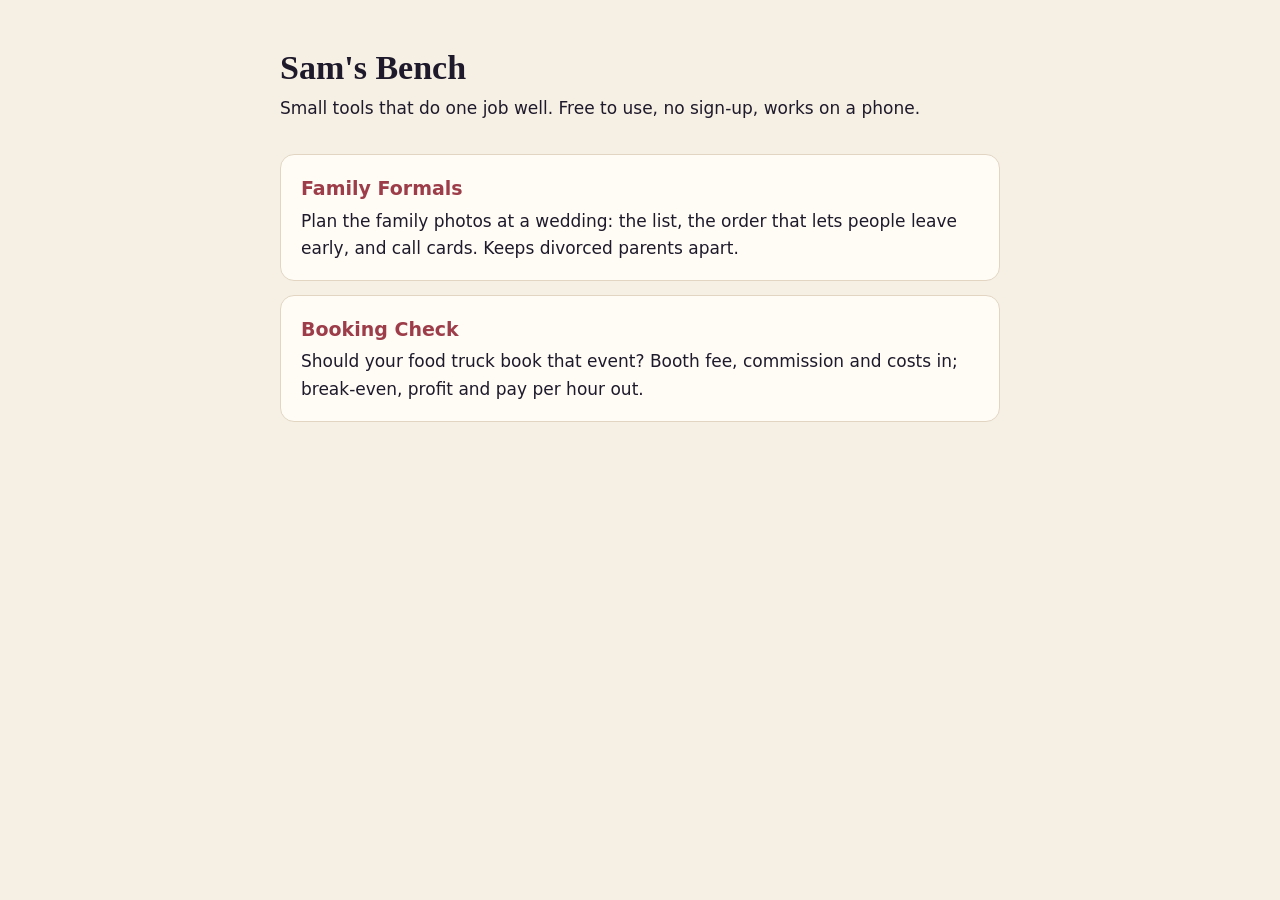
==== index.html @ 5c4b96e7 "Pinterest domain verify tag Co-Authored-By: Claude Opus 5.5 <noreply@anthropic.com>" ====
<!doctype html>
<html lang="en">
<head>
<meta charset="utf-8">
<meta name="viewport" content="width=device-width,initial-scale=1">
<title>Sam's Bench · small free tools</title>
<meta name="description" content="Small, free tools that do one job well. No sign-up, works on a phone.">
<link rel="canonical" href="https://samsbench.com/">
<meta name="p:domain_verify" content="02de9fec3d98bda171ea58de4adf4663"/>
<style>
:root{--paper:#F5EFE4;--card:#FFFCF6;--ink:#1F1A2B;--line:#E2D6C2;--rose:#9E3D4A}
@media (prefers-color-scheme:dark){:root{--paper:#14111A;--card:#1E1926;--ink:#F2ECE2;--line:#352D40;--rose:#E58E99}}
*{box-sizing:border-box}
body{margin:0;background:var(--paper);color:var(--ink);font:17px/1.6 system-ui,-apple-system,"Segoe UI",sans-serif;padding:48px 16px 64px}
main{max-width:720px;margin:0 auto}
h1{font:700 34px/1.15 Georgia,"Times New Roman",serif;margin:0 0 8px}
p.lede{margin:0 0 32px}
a.tool{display:block;background:var(--card);border:1px solid var(--line);border-radius:14px;padding:18px 20px;margin:0 0 14px;color:var(--ink);text-decoration:none}
a.tool:hover,a.tool:focus-visible{border-color:var(--rose)}
a.tool b{display:block;font-size:19px;margin:0 0 4px;color:var(--rose)}
</style>
<script data-goatcounter="https://familyformals.goatcounter.com/count" async src="//gc.zgo.at/count.js"></script>
</head>
<body><main>
<h1>Sam's Bench</h1>
<p class="lede">Small tools that do one job well. Free to use, no sign-up, works on a phone.</p>
<a class="tool" href="/family-formals/?via=home"><b>Family Formals</b>Plan the family photos at a wedding: the list, the order that lets people leave early, and call cards. Keeps divorced parents apart.</a>
<a class="tool" href="/food-truck-event/?via=home"><b>Booking Check</b>Should your food truck book that event? Booth fee, commission and costs in; break-even, profit and pay per hour out.</a>
</main></body></html>
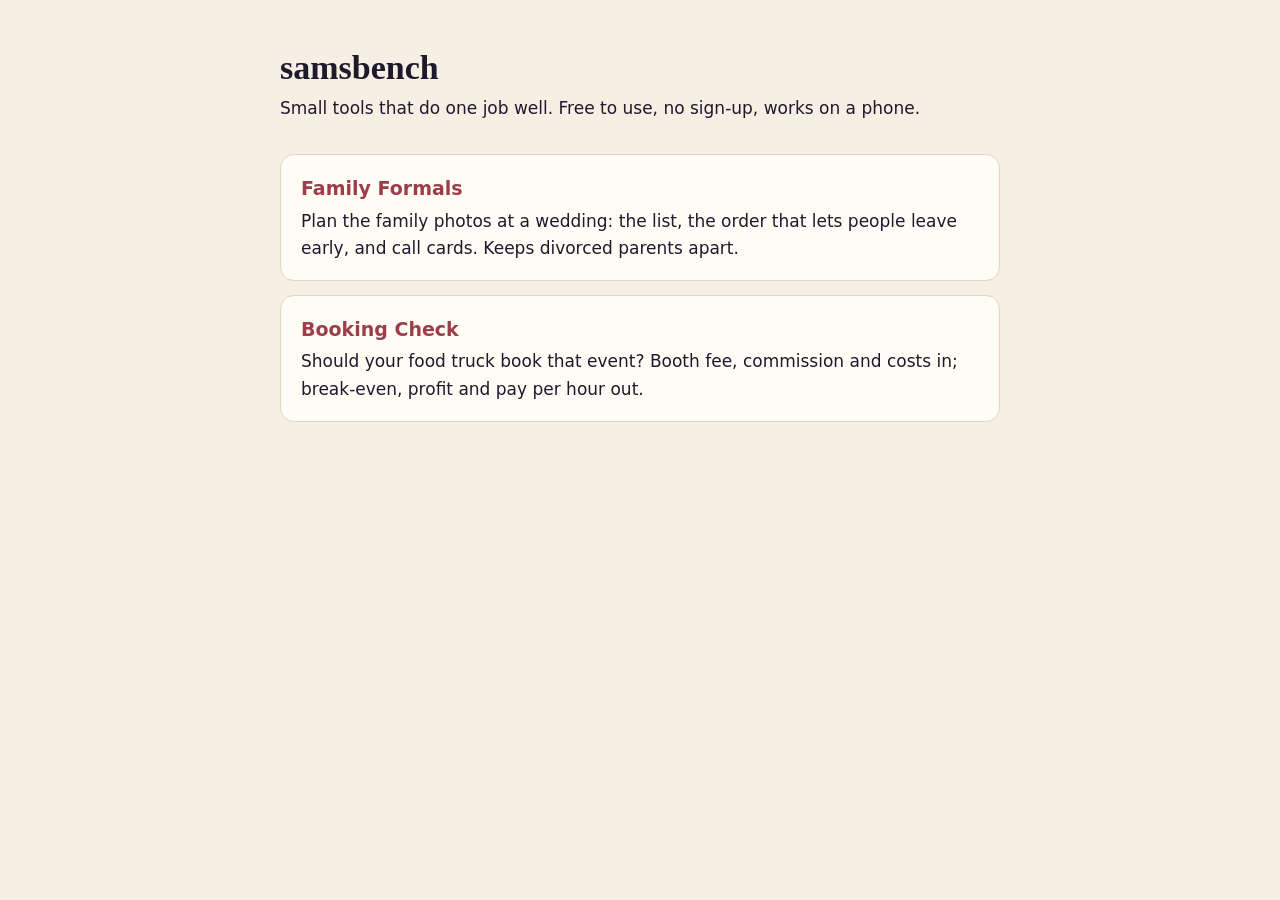
==== commit e0bd8d93: "Name the site samsbench (user 11-24) Co-Authored-By: Claude Opus 5.5 <noreply@anthropic.com>" ====
--- a/index.html
+++ b/index.html
@@ -3,7 +3,7 @@
 <head>
 <meta charset="utf-8">
 <meta name="viewport" content="width=device-width,initial-scale=1">
-<title>Sam's Bench · small free tools</title>
+<title>samsbench · small free tools</title>
 <meta name="description" content="Small, free tools that do one job well. No sign-up, works on a phone.">
 <link rel="canonical" href="https://samsbench.com/">
 <meta name="p:domain_verify" content="02de9fec3d98bda171ea58de4adf4663"/>
@@ -22,7 +22,7 @@
 <script data-goatcounter="https://familyformals.goatcounter.com/count" async src="//gc.zgo.at/count.js"></script>
 </head>
 <body><main>
-<h1>Sam's Bench</h1>
+<h1>samsbench</h1>
 <p class="lede">Small tools that do one job well. Free to use, no sign-up, works on a phone.</p>
 <a class="tool" href="/family-formals/?via=home"><b>Family Formals</b>Plan the family photos at a wedding: the list, the order that lets people leave early, and call cards. Keeps divorced parents apart.</a>
 <a class="tool" href="/food-truck-event/?via=home"><b>Booking Check</b>Should your food truck book that event? Booth fee, commission and costs in; break-even, profit and pay per hour out.</a>
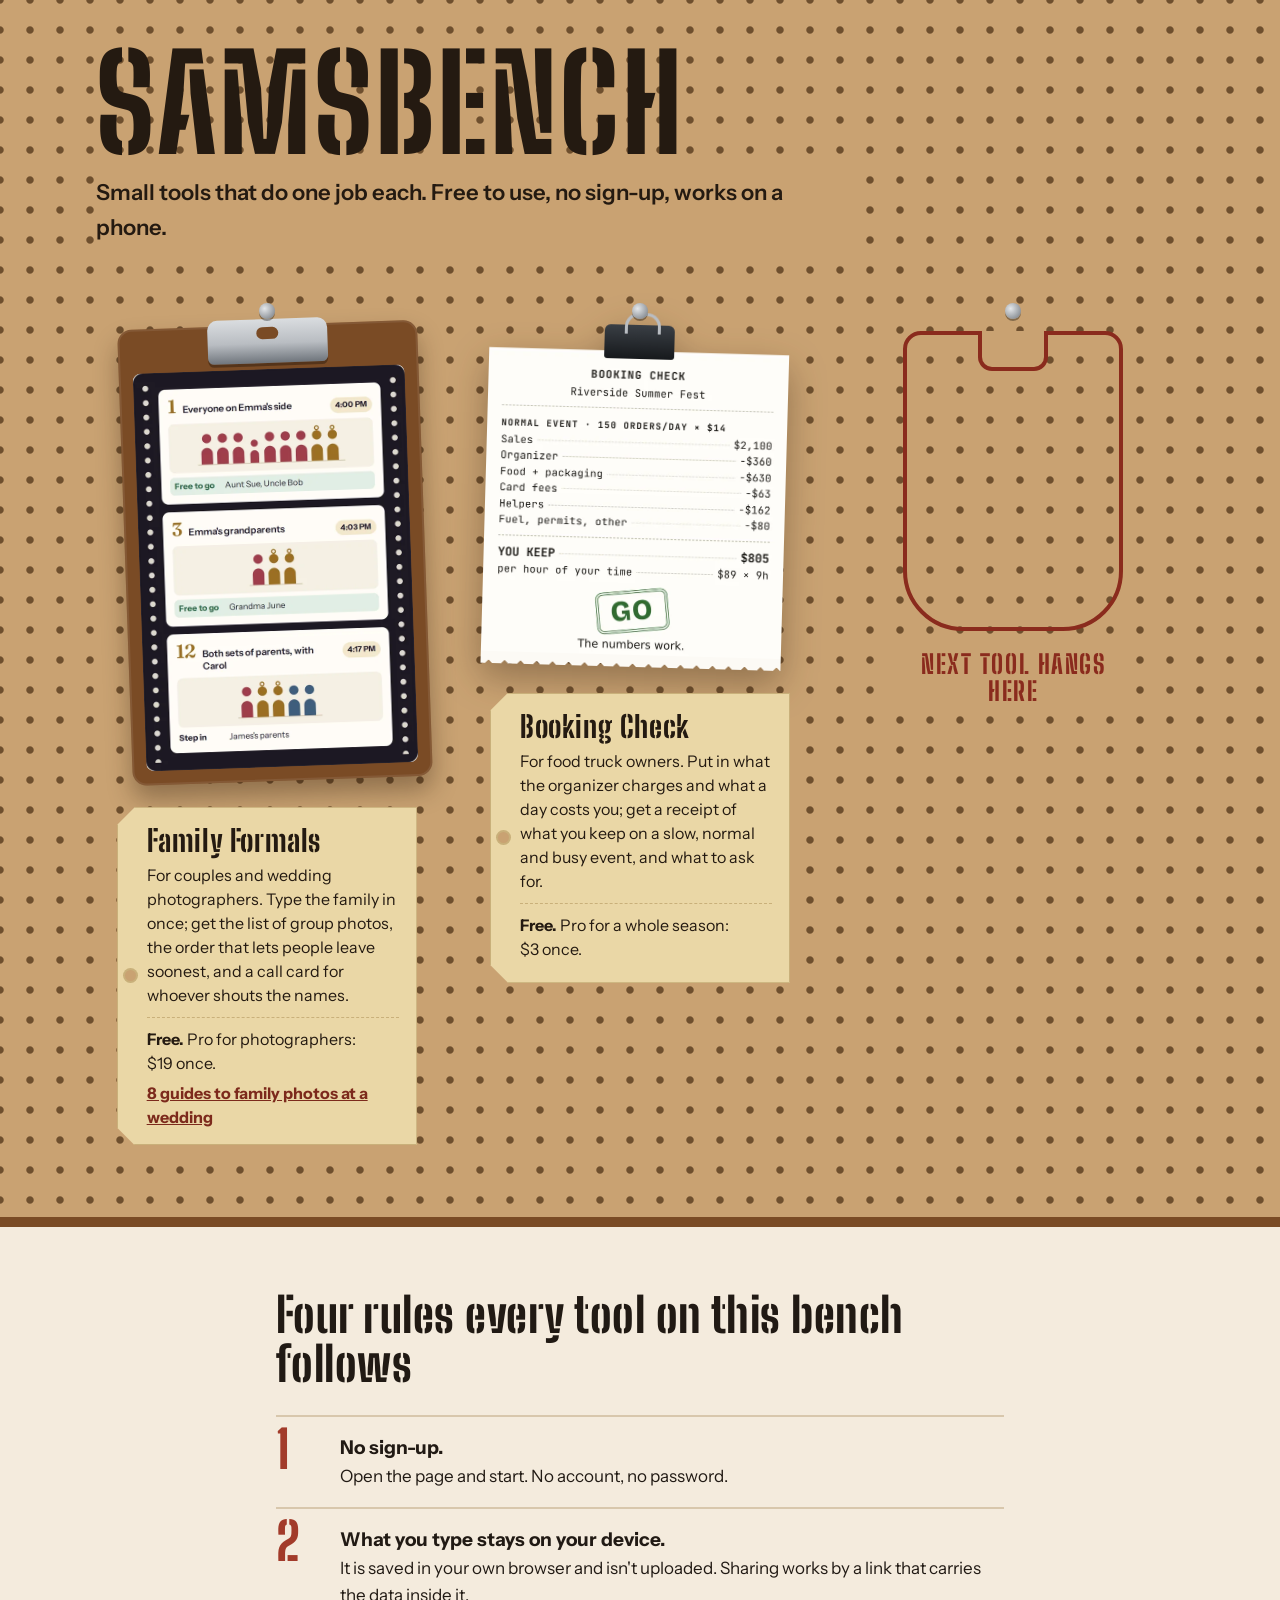
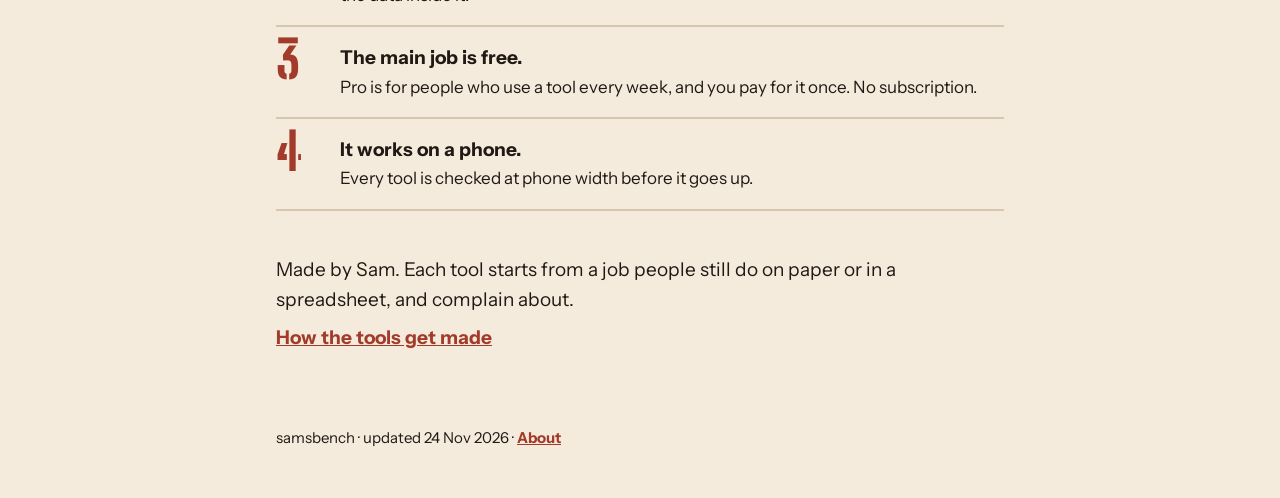
==== commit 75e28824: "samsbench pegboard homepage + about page (user approved 11-24) Co-Authored-By: Claude Opus 5.5 <nore" ====
--- a/index.html
+++ b/index.html
@@ -3,27 +3,82 @@
 <head>
 <meta charset="utf-8">
 <meta name="viewport" content="width=device-width,initial-scale=1">
-<title>samsbench · small free tools</title>
-<meta name="description" content="Small, free tools that do one job well. No sign-up, works on a phone.">
+<title>samsbench · small tools that do one job each</title>
+<meta name="description" content="Small web tools, one job each: plan wedding family photos, check if a food truck event is worth booking. Free to use, no sign-up, works on a phone.">
 <link rel="canonical" href="https://samsbench.com/">
 <meta name="p:domain_verify" content="02de9fec3d98bda171ea58de4adf4663"/>
-<style>
-:root{--paper:#F5EFE4;--card:#FFFCF6;--ink:#1F1A2B;--line:#E2D6C2;--rose:#9E3D4A}
-@media (prefers-color-scheme:dark){:root{--paper:#14111A;--card:#1E1926;--ink:#F2ECE2;--line:#352D40;--rose:#E58E99}}
-*{box-sizing:border-box}
-body{margin:0;background:var(--paper);color:var(--ink);font:17px/1.6 system-ui,-apple-system,"Segoe UI",sans-serif;padding:48px 16px 64px}
-main{max-width:720px;margin:0 auto}
-h1{font:700 34px/1.15 Georgia,"Times New Roman",serif;margin:0 0 8px}
-p.lede{margin:0 0 32px}
-a.tool{display:block;background:var(--card);border:1px solid var(--line);border-radius:14px;padding:18px 20px;margin:0 0 14px;color:var(--ink);text-decoration:none}
-a.tool:hover,a.tool:focus-visible{border-color:var(--rose)}
-a.tool b{display:block;font-size:19px;margin:0 0 4px;color:var(--rose)}
-</style>
+<link rel="preconnect" href="https://fonts.googleapis.com">
+<link rel="preconnect" href="https://fonts.gstatic.com" crossorigin>
+<link href="https://fonts.googleapis.com/css2?family=Big+Shoulders+Stencil+Display:wght@700;800&family=Instrument+Sans:wght@400;600;700&display=swap" rel="stylesheet">
+<link rel="stylesheet" href="bench.css">
 <script data-goatcounter="https://familyformals.goatcounter.com/count" async src="//gc.zgo.at/count.js"></script>
 </head>
-<body><main>
-<h1>samsbench</h1>
-<p class="lede">Small tools that do one job well. Free to use, no sign-up, works on a phone.</p>
-<a class="tool" href="/family-formals/?via=home"><b>Family Formals</b>Plan the family photos at a wedding: the list, the order that lets people leave early, and call cards. Keeps divorced parents apart.</a>
-<a class="tool" href="/food-truck-event/?via=home"><b>Booking Check</b>Should your food truck book that event? Booth fee, commission and costs in; break-even, profit and pay per hour out.</a>
-</main></body></html>
+<body>
+
+<header class="board">
+  <div class="wrap">
+    <h1 class="mark">SAMSBENCH</h1>
+    <p class="lede">Small tools that do one job each. Free to use, no sign-up, works on a phone.</p>
+
+    <div class="rack">
+
+      <div class="slot">
+        <span class="peg" aria-hidden="true"></span>
+        <a class="obj clipboard" href="https://samsbench.com/family-formals/?via=home" aria-label="Open Family Formals">
+          <span class="clip" aria-hidden="true"></span>
+          <img src="img/family-formals-cards.webp" width="300" height="439" alt="Family Formals call cards: photo 1, everyone on Emma's side at 4:00 PM, Aunt Sue and Uncle Bob free to go; photo 3, Emma's grandparents at 4:03 PM.">
+        </a>
+        <div class="tag">
+          <h2><a href="https://samsbench.com/family-formals/?via=home">Family Formals</a></h2>
+          <p>For couples and wedding photographers. Type the family in once; get the list of group photos, the order that lets people leave soonest, and a call card for whoever shouts the names.</p>
+          <p class="price"><b>Free.</b> Pro for photographers: <span class="nw">$19 once.</span></p>
+          <p class="more"><a href="https://samsbench.com/family-formals/guides/">8 guides to family photos at a wedding</a></p>
+        </div>
+      </div>
+
+      <div class="slot">
+        <span class="peg" aria-hidden="true"></span>
+        <a class="obj receipt" href="https://samsbench.com/food-truck-event/?via=home" aria-label="Open Booking Check">
+          <span class="bulldog" aria-hidden="true"></span>
+          <img src="img/booking-check-receipt.webp" width="300" height="304" alt="Booking Check receipt for Riverside Summer Fest: sales $2,100, organizer minus $360, you keep $805, $89 an hour over 9 hours, stamped GO.">
+        </a>
+        <div class="tag">
+          <h2><a href="https://samsbench.com/food-truck-event/?via=home">Booking Check</a></h2>
+          <p>For food truck owners. Put in what the organizer charges and what a day costs you; get a receipt of what you keep on a slow, normal and busy event, and what to ask for.</p>
+          <p class="price"><b>Free.</b> Pro for a whole season: <span class="nw">$3 once.</span></p>
+        </div>
+      </div>
+
+      <div class="slot slot-empty" aria-label="Empty spot for the next tool">
+        <span class="peg" aria-hidden="true"></span>
+        <div class="outline" aria-hidden="true"><span></span></div>
+        <p class="paint">NEXT TOOL HANGS HERE</p>
+      </div>
+
+    </div>
+  </div>
+</header>
+
+<main class="paper">
+  <div class="wrap narrow">
+    <h2 class="h">Four rules every tool on this bench follows</h2>
+    <ol class="rules">
+      <li><b>No sign-up.</b> Open the page and start. No account, no password.</li>
+      <li><b>What you type stays on your device.</b> It is saved in your own browser and isn't uploaded. Sharing works by a link that carries the data inside it.</li>
+      <li><b>The main job is free.</b> Pro is for people who use a tool every week, and you pay for it once. No subscription.</li>
+      <li><b>It works on a phone.</b> Every tool is checked at phone width before it goes up.</li>
+    </ol>
+
+    <div class="maker">
+      <p>Made by Sam. Each tool starts from a job people still do on paper or in a spreadsheet, and complain about.</p>
+      <p><a href="about/">How the tools get made</a></p>
+    </div>
+  </div>
+</main>
+
+<footer class="foot">
+  <div class="wrap narrow">samsbench · updated 24 Nov 2026 · <a href="about/">About</a></div>
+</footer>
+
+</body>
+</html>
--- a/bench.css
+++ b/bench.css
@@ -0,0 +1,116 @@
+:root{
+  --board:#C9A272; --hole:#6E4F2E; --ink:#241A11; --paint:#8A2B1D;
+  --paper:#F4EBDD; --paper-ink:#211A14; --rule:#D8C7AC; --accent:#A23B2A;
+  --tag:#EAD7A6; --tag-ink:#241A11; --tag-edge:#C9B07A;
+  --clipboard:#7A4B25; --metal:#B9BDC2; --metal-dark:#6F757C;
+}
+@media (prefers-color-scheme:dark){
+  :root:not([data-theme="light"]){
+    --board:#4A3826; --hole:#20170E; --ink:#F1E6D3; --paint:#E9DDC6;
+    --paper:#17130F; --paper-ink:#EFE6D8; --rule:#3A3026; --accent:#E8846F;
+  }
+}
+:root[data-theme="dark"]{
+  --board:#4A3826; --hole:#20170E; --ink:#F1E6D3; --paint:#E9DDC6;
+  --paper:#17130F; --paper-ink:#EFE6D8; --rule:#3A3026; --accent:#E8846F;
+}
+
+*{box-sizing:border-box}
+html{-webkit-text-size-adjust:100%}
+body{margin:0;background:var(--paper);color:var(--paper-ink);
+  font:17px/1.6 "Instrument Sans",system-ui,-apple-system,"Segoe UI",sans-serif}
+img{display:block;max-width:100%;height:auto}
+.wrap{max-width:1120px;margin:0 auto;padding:0 16px}
+.narrow{max-width:760px}
+
+/* the pegboard */
+.board{background-color:var(--board);
+  background-image:radial-gradient(circle,var(--hole) 0 3.2px,rgba(0,0,0,0) 4.2px);
+  background-size:30px 30px;background-position:15px 15px;
+  color:var(--ink);padding:44px 0 72px;border-bottom:10px solid var(--clipboard)}
+.mark{font:800 clamp(56px,11vw,132px)/.9 "Big Shoulders Stencil Display",Impact,sans-serif;
+  letter-spacing:.02em;margin:0;color:var(--ink)}
+.lede{font-size:clamp(18px,2.2vw,22px);font-weight:600;margin:10px 0 0;max-width:34em;
+  background:var(--board);display:inline-block;padding:2px 6px 2px 0}
+
+.rack{display:grid;grid-template-columns:repeat(3,1fr);gap:40px 32px;margin-top:56px;align-items:start}
+.slot{position:relative;display:flex;flex-direction:column;align-items:center;padding-top:22px}
+.peg{position:absolute;top:0;left:50%;width:16px;height:16px;margin-left:-8px;border-radius:50%;
+  background:radial-gradient(circle at 35% 35%,#E4E7EA,var(--metal-dark));box-shadow:0 2px 0 rgba(0,0,0,.35);z-index:3}
+
+.obj{position:relative;display:block;width:300px;max-width:100%;text-decoration:none;
+  transform-origin:50% 0;transition:transform .35s cubic-bezier(.3,1.6,.5,1)}
+.slot:nth-child(1) .obj{transform:rotate(-2deg)}
+.slot:nth-child(2) .obj{transform:rotate(1.6deg)}
+.obj:hover,.obj:focus-visible{transform:rotate(0deg)}
+.obj:focus-visible{outline:3px solid var(--ink);outline-offset:6px}
+
+.clipboard{background:var(--clipboard);border-radius:14px;padding:44px 14px 14px;
+  box-shadow:0 14px 24px rgba(40,24,8,.35),inset 0 0 0 2px rgba(255,255,255,.08)}
+.clipboard img{border-radius:8px}
+.clip{position:absolute;top:-6px;left:50%;width:120px;height:44px;margin-left:-60px;border-radius:10px 10px 6px 6px;
+  background:linear-gradient(#DADDE0,var(--metal) 55%,var(--metal-dark));box-shadow:0 3px 0 rgba(0,0,0,.3)}
+.clip::after{content:"";position:absolute;top:8px;left:50%;width:22px;height:12px;margin-left:-11px;border-radius:6px;background:var(--clipboard)}
+
+.receipt{padding-top:26px;filter:drop-shadow(0 14px 18px rgba(40,24,8,.35))}
+.receipt img{width:100%}
+.receipt::after{content:"";display:block;height:12px;
+  background:linear-gradient(-45deg,transparent 8px,#FCFAF5 0) 0 0/16px 12px repeat-x,
+             linear-gradient(45deg,transparent 8px,#FCFAF5 0) 0 0/16px 12px repeat-x}
+.bulldog{position:absolute;top:0;left:50%;width:70px;height:34px;margin-left:-35px;border-radius:6px 6px 3px 3px;
+  background:linear-gradient(#3A3F45,#16191C);z-index:2}
+.bulldog::before{content:"";position:absolute;top:-12px;left:50%;width:30px;height:18px;margin-left:-15px;
+  border:3px solid var(--metal);border-bottom:0;border-radius:14px 14px 0 0}
+
+/* shipping tag under each object */
+.tag{position:relative;width:300px;max-width:100%;margin-top:26px;padding:18px 18px 16px 30px;
+  background:var(--tag);color:var(--tag-ink);
+  clip-path:polygon(18px 0,100% 0,100% 100%,18px 100%,0 calc(100% - 18px),0 18px);
+  box-shadow:inset 0 0 0 1px var(--tag-edge)}
+.tag::before{content:"";position:absolute;left:8px;top:50%;width:11px;height:11px;margin-top:-6px;border-radius:50%;
+  background:var(--board);box-shadow:0 0 0 2px var(--tag-edge)}
+.tag h2{font:800 30px/1 "Big Shoulders Stencil Display",Impact,sans-serif;letter-spacing:.02em;margin:0 0 8px}
+.tag h2 a{color:var(--tag-ink);text-decoration:none}
+.tag h2 a:hover{text-decoration:underline}
+.tag p{margin:0 0 10px;font-size:16px;line-height:1.5}
+.tag .price{border-top:1px dashed var(--tag-edge);padding-top:9px;margin-bottom:6px}
+.tag .more{margin:0}
+.tag .more a{color:#7C2A1C;font-weight:700}
+
+/* the empty spot, painted like a workshop shadow board */
+.slot-empty{padding-top:22px}
+.outline{width:220px;height:300px;margin-top:6px;border:4px solid var(--paint);border-radius:18px 18px 60px 60px;position:relative}
+.outline span{position:absolute;left:50%;top:-4px;width:70px;height:40px;margin-left:-35px;border:4px solid var(--paint);border-top:0;border-radius:0 0 14px 14px;background:var(--board)}
+.paint{font:800 26px/1.05 "Big Shoulders Stencil Display",Impact,sans-serif;letter-spacing:.06em;color:var(--paint);
+  text-align:center;margin:14px 0 0;max-width:240px;background:var(--board);padding:6px 10px}
+.nw{white-space:nowrap}
+
+/* paper section */
+.paper{padding:64px 0 40px}
+.h{font:800 clamp(34px,5vw,48px)/1.02 "Big Shoulders Stencil Display",Impact,sans-serif;letter-spacing:.01em;margin:0 0 26px}
+.rules{list-style:none;counter-reset:r;margin:0;padding:0}
+.rules li{counter-increment:r;position:relative;padding:16px 0 16px 64px;border-top:2px solid var(--rule)}
+.rules li:last-child{border-bottom:2px solid var(--rule)}
+.rules li::before{content:counter(r);position:absolute;left:0;top:6px;
+  font:800 52px/1 "Big Shoulders Stencil Display",Impact,sans-serif;color:var(--accent)}
+.rules b{display:block;font-size:19px}
+.maker{margin-top:44px;font-size:19px}
+.maker p{margin:0 0 8px}
+.maker a,.foot a{color:var(--accent);font-weight:700}
+
+.foot{padding:24px 0 48px;font-size:15px}
+
+@media (max-width:900px){
+  .rack{grid-template-columns:repeat(2,1fr)}
+}
+@media (max-width:640px){
+  .board{padding:28px 0 48px}
+  .rack{grid-template-columns:1fr;gap:56px;margin-top:40px}
+  .slot-empty .outline{height:110px;width:150px;border-radius:14px 14px 40px 40px}
+  .slot-empty .paint{font-size:22px}
+  .rules li{padding-left:52px}
+  .rules li::before{font-size:44px}
+}
+@media (prefers-reduced-motion:reduce){
+  .obj{transition:none}
+}
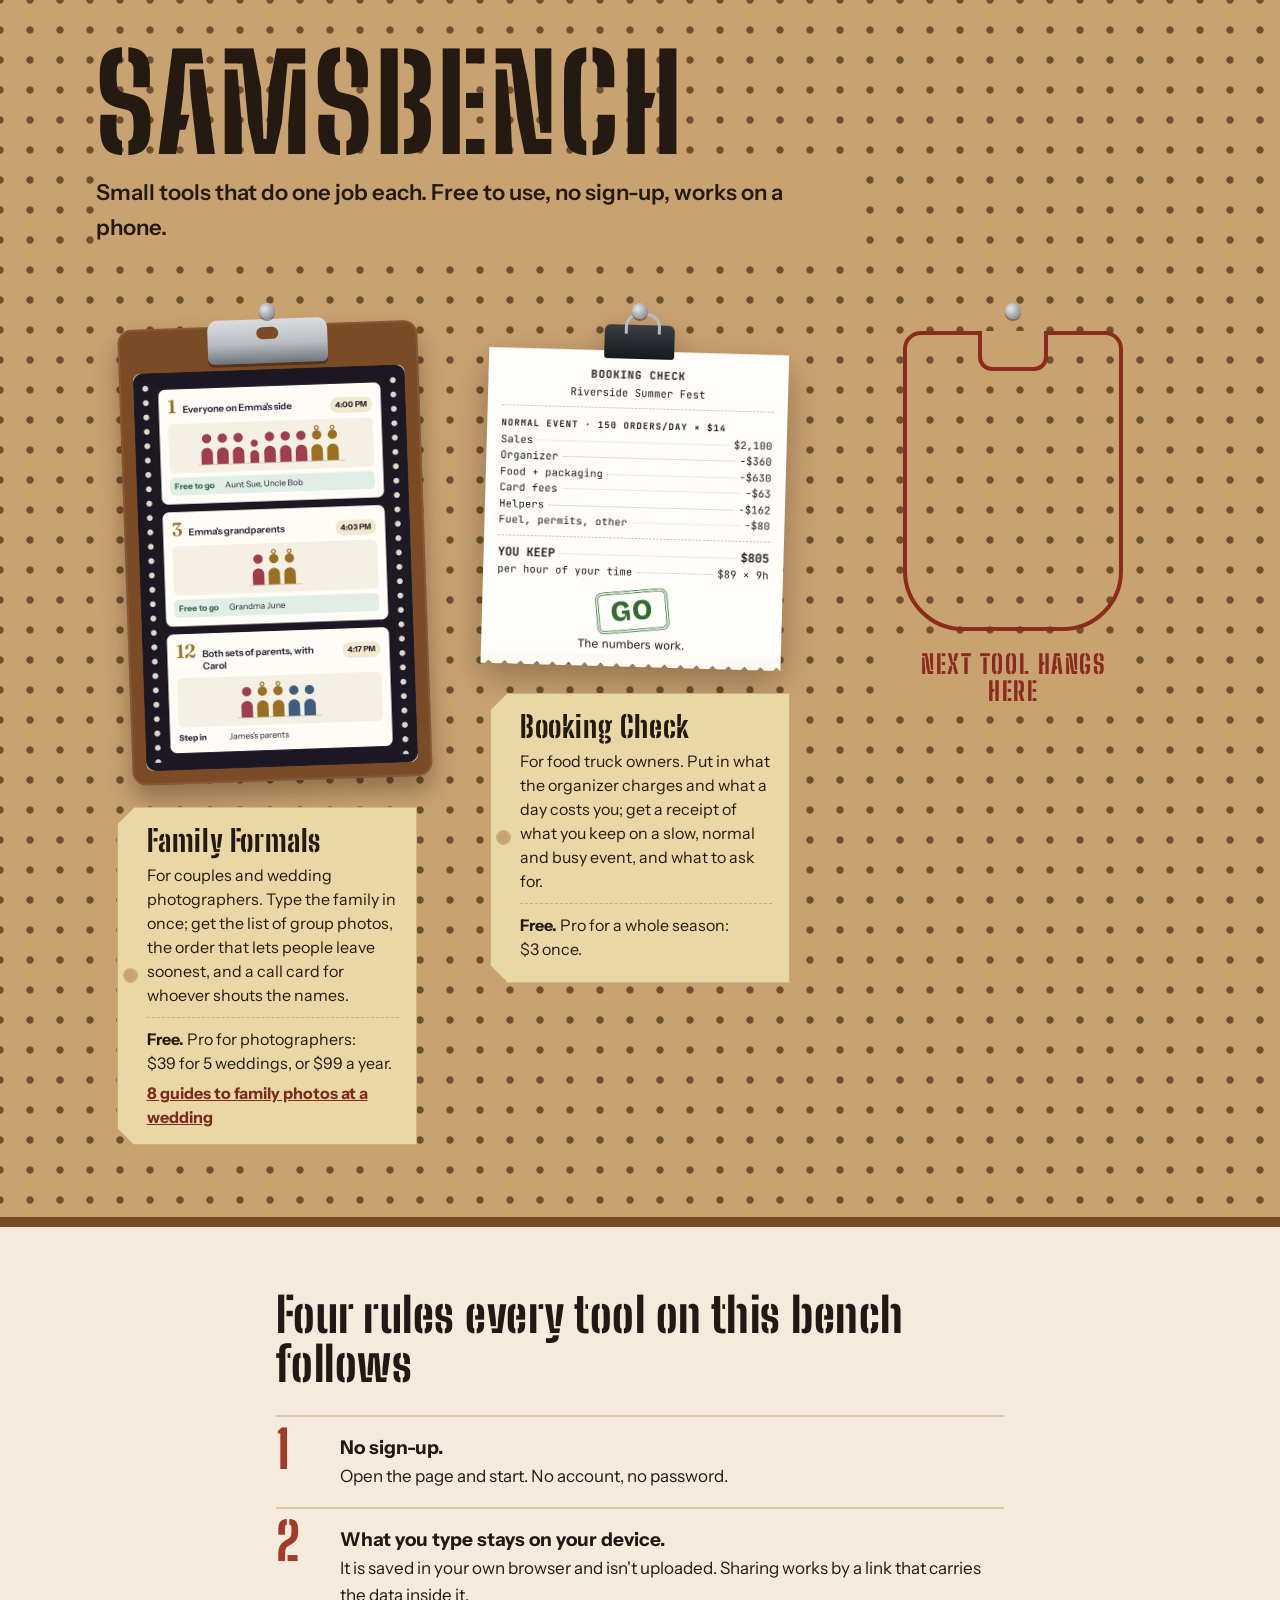
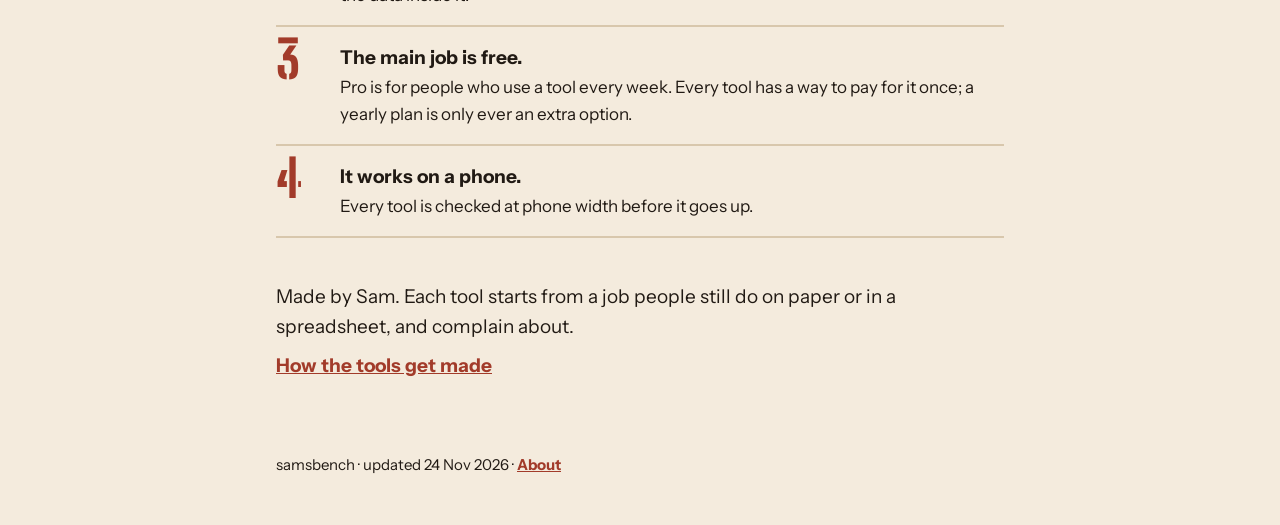
==== commit f588f26f: "Fix Pro price wording: Family Formals now has $39/5 weddings and $99/yr plans Co-Authored-By: Claude" ====
--- a/index.html
+++ b/index.html
@@ -31,7 +31,7 @@
         <div class="tag">
           <h2><a href="https://samsbench.com/family-formals/?via=home">Family Formals</a></h2>
           <p>For couples and wedding photographers. Type the family in once; get the list of group photos, the order that lets people leave soonest, and a call card for whoever shouts the names.</p>
-          <p class="price"><b>Free.</b> Pro for photographers: <span class="nw">$19 once.</span></p>
+          <p class="price"><b>Free.</b> Pro for photographers: <span class="nw">$39 for 5 weddings,</span> or <span class="nw">$99 a year.</span></p>
           <p class="more"><a href="https://samsbench.com/family-formals/guides/">8 guides to family photos at a wedding</a></p>
         </div>
       </div>
@@ -65,7 +65,7 @@
     <ol class="rules">
       <li><b>No sign-up.</b> Open the page and start. No account, no password.</li>
       <li><b>What you type stays on your device.</b> It is saved in your own browser and isn't uploaded. Sharing works by a link that carries the data inside it.</li>
-      <li><b>The main job is free.</b> Pro is for people who use a tool every week, and you pay for it once. No subscription.</li>
+      <li><b>The main job is free.</b> Pro is for people who use a tool every week. Every tool has a way to pay for it once; a yearly plan is only ever an extra option.</li>
       <li><b>It works on a phone.</b> Every tool is checked at phone width before it goes up.</li>
     </ol>
 
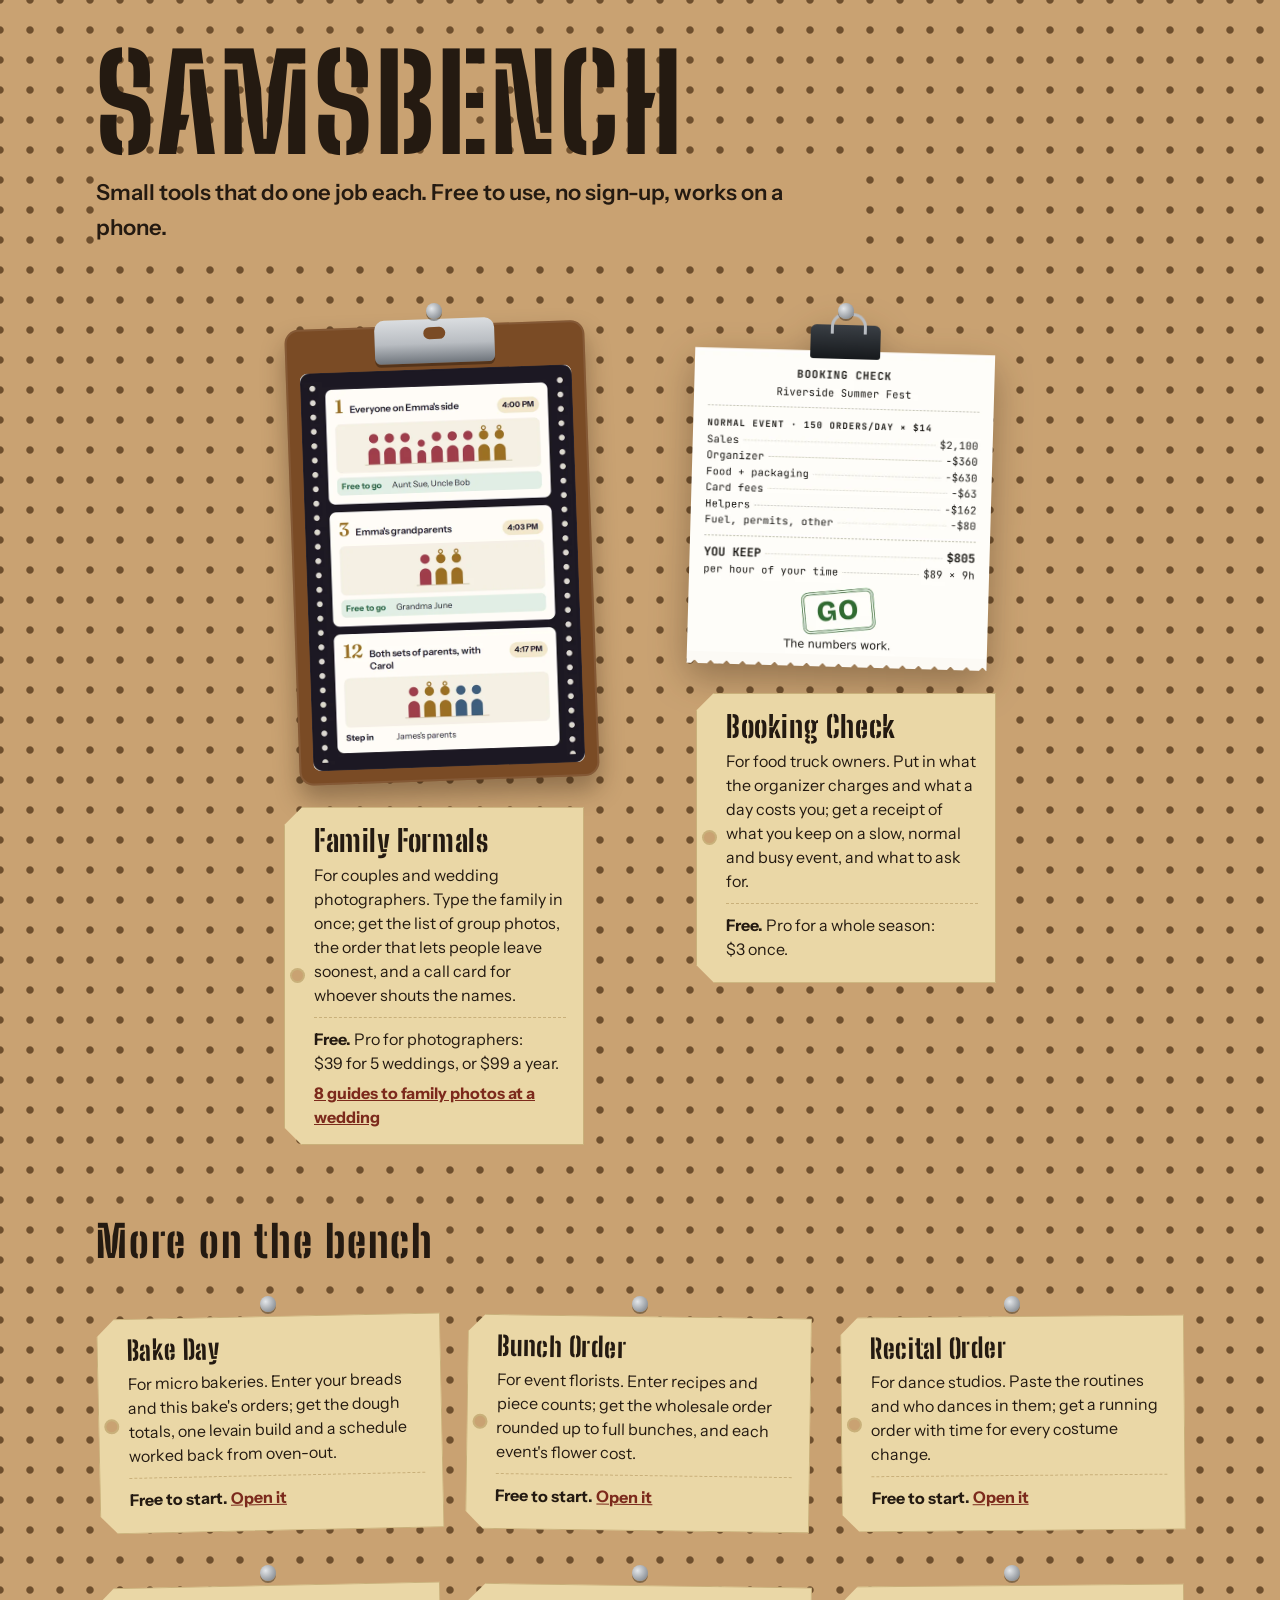
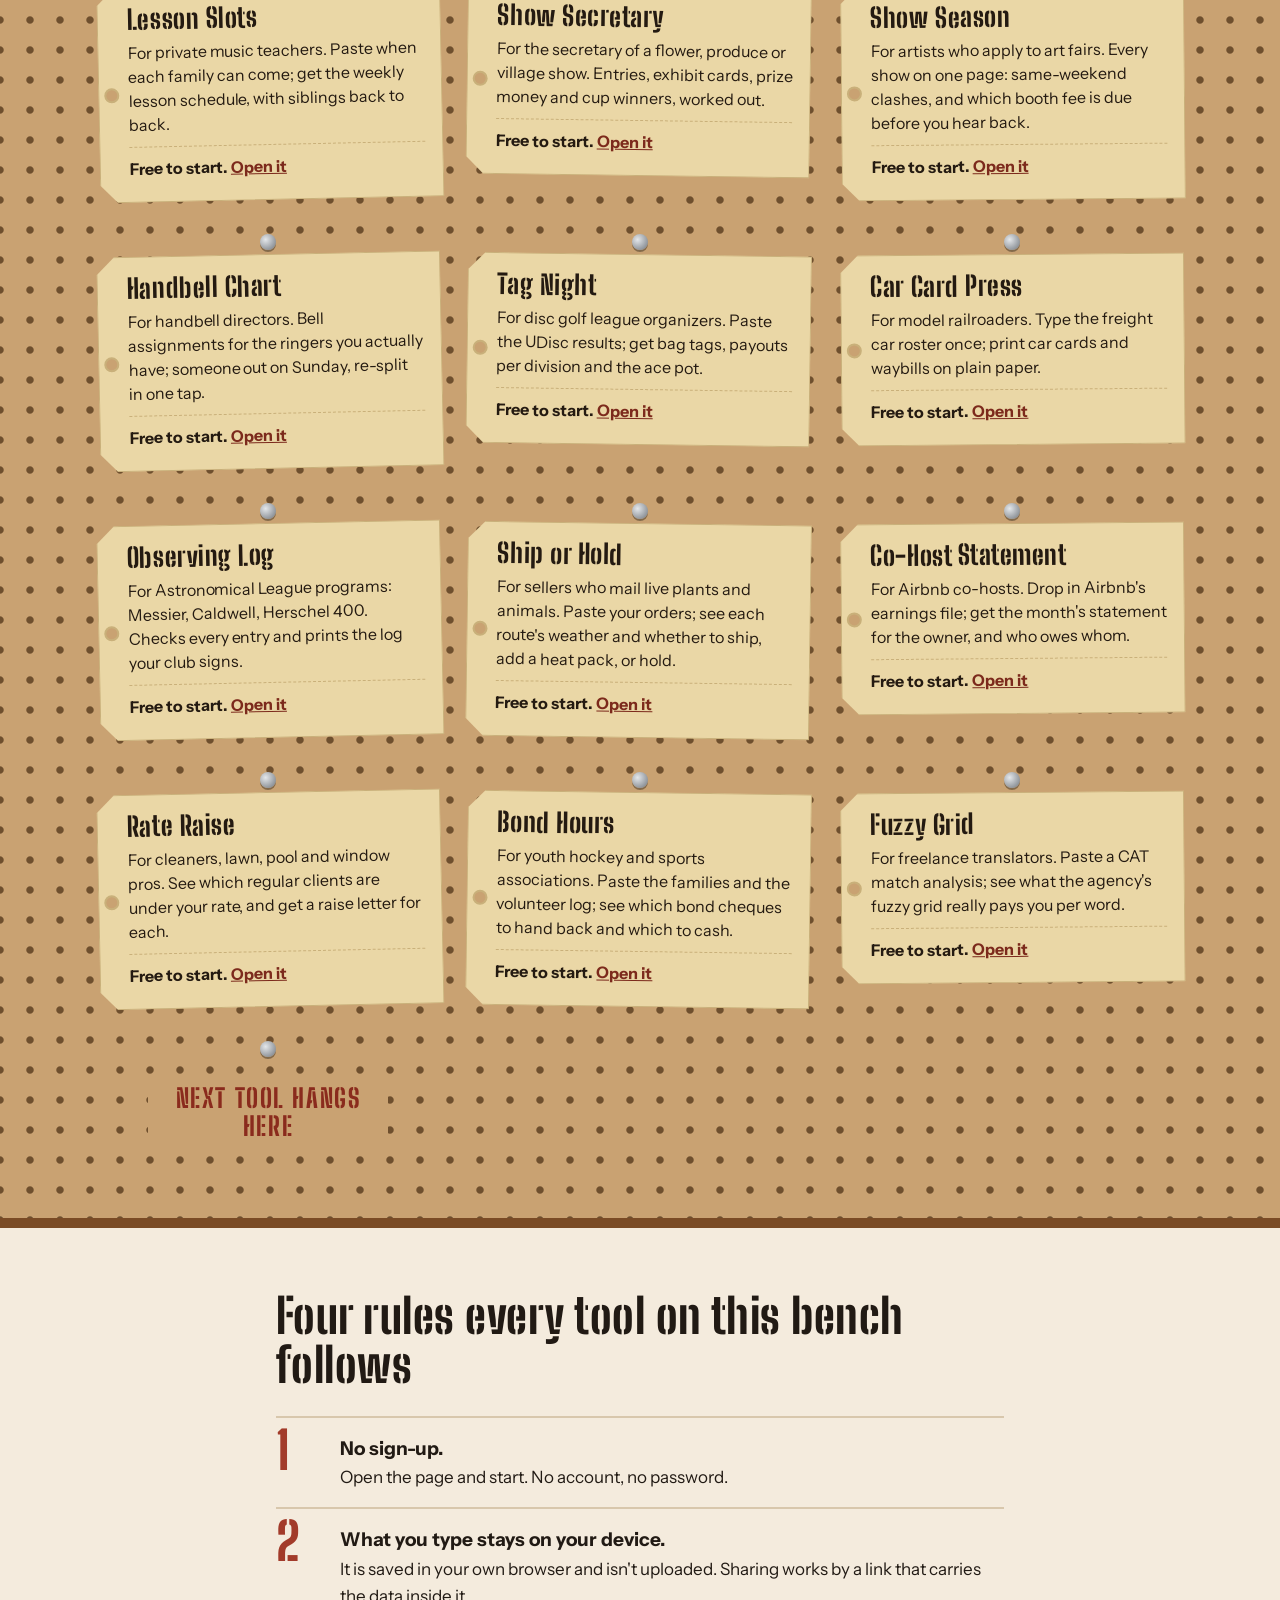
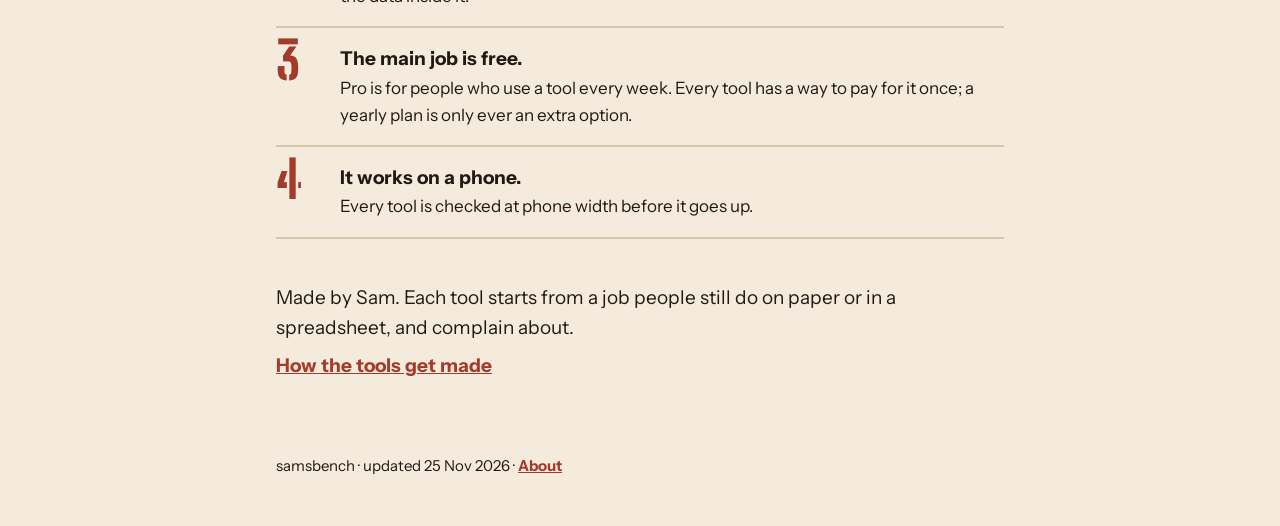
==== commit b2d05085: "Homepage: hang all 17 tools (15 new tags under More on the bench, ?via=home), sitemap adds the 15 to" ====
--- a/index.html
+++ b/index.html
@@ -4,7 +4,7 @@
 <meta charset="utf-8">
 <meta name="viewport" content="width=device-width,initial-scale=1">
 <title>samsbench · small tools that do one job each</title>
-<meta name="description" content="Small web tools, one job each: plan wedding family photos, check if a food truck event is worth booking. Free to use, no sign-up, works on a phone.">
+<meta name="description" content="Small web tools, one job each: wedding family photos, food truck bookings, micro bakery bake days, recital running orders, handbell charts, village show prize money and more. Free to start, no sign-up, works on a phone.">
 <link rel="canonical" href="https://samsbench.com/">
 <meta name="p:domain_verify" content="02de9fec3d98bda171ea58de4adf4663"/>
 <link rel="preconnect" href="https://fonts.googleapis.com">
@@ -20,7 +20,7 @@
     <h1 class="mark">SAMSBENCH</h1>
     <p class="lede">Small tools that do one job each. Free to use, no sign-up, works on a phone.</p>
 
-    <div class="rack">
+    <div class="rack rack-two">
 
       <div class="slot">
         <span class="peg" aria-hidden="true"></span>
@@ -49,13 +49,135 @@
         </div>
       </div>
 
-      <div class="slot slot-empty" aria-label="Empty spot for the next tool">
-        <span class="peg" aria-hidden="true"></span>
-        <div class="outline" aria-hidden="true"><span></span></div>
+    </div>
+
+    <h2 class="shelf">More on the bench</h2>
+    <ul class="minis">
+      <li class="mini">
+        <span class="peg" aria-hidden="true"></span>
+        <div class="tag">
+          <h3><a href="https://samsbench.com/bake-day/?via=home">Bake Day</a></h3>
+          <p>For micro bakeries. Enter your breads and this bake's orders; get the dough totals, one levain build and a schedule worked back from oven-out.</p>
+          <p class="price"><b>Free to start.</b> <a href="https://samsbench.com/bake-day/?via=home">Open it</a></p>
+        </div>
+      </li>
+      <li class="mini">
+        <span class="peg" aria-hidden="true"></span>
+        <div class="tag">
+          <h3><a href="https://samsbench.com/bunch-order/?via=home">Bunch Order</a></h3>
+          <p>For event florists. Enter recipes and piece counts; get the wholesale order rounded up to full bunches, and each event's flower cost.</p>
+          <p class="price"><b>Free to start.</b> <a href="https://samsbench.com/bunch-order/?via=home">Open it</a></p>
+        </div>
+      </li>
+      <li class="mini">
+        <span class="peg" aria-hidden="true"></span>
+        <div class="tag">
+          <h3><a href="https://samsbench.com/recital-order/?via=home">Recital Order</a></h3>
+          <p>For dance studios. Paste the routines and who dances in them; get a running order with time for every costume change.</p>
+          <p class="price"><b>Free to start.</b> <a href="https://samsbench.com/recital-order/?via=home">Open it</a></p>
+        </div>
+      </li>
+      <li class="mini">
+        <span class="peg" aria-hidden="true"></span>
+        <div class="tag">
+          <h3><a href="https://samsbench.com/lesson-slots/?via=home">Lesson Slots</a></h3>
+          <p>For private music teachers. Paste when each family can come; get the weekly lesson schedule, with siblings back to back.</p>
+          <p class="price"><b>Free to start.</b> <a href="https://samsbench.com/lesson-slots/?via=home">Open it</a></p>
+        </div>
+      </li>
+      <li class="mini">
+        <span class="peg" aria-hidden="true"></span>
+        <div class="tag">
+          <h3><a href="https://samsbench.com/show-secretary/?via=home">Show Secretary</a></h3>
+          <p>For the secretary of a flower, produce or village show. Entries, exhibit cards, prize money and cup winners, worked out.</p>
+          <p class="price"><b>Free to start.</b> <a href="https://samsbench.com/show-secretary/?via=home">Open it</a></p>
+        </div>
+      </li>
+      <li class="mini">
+        <span class="peg" aria-hidden="true"></span>
+        <div class="tag">
+          <h3><a href="https://samsbench.com/fair-season/?via=home">Show Season</a></h3>
+          <p>For artists who apply to art fairs. Every show on one page: same-weekend clashes, and which booth fee is due before you hear back.</p>
+          <p class="price"><b>Free to start.</b> <a href="https://samsbench.com/fair-season/?via=home">Open it</a></p>
+        </div>
+      </li>
+      <li class="mini">
+        <span class="peg" aria-hidden="true"></span>
+        <div class="tag">
+          <h3><a href="https://samsbench.com/handbell-chart/?via=home">Handbell Chart</a></h3>
+          <p>For handbell directors. Bell assignments for the ringers you actually have; someone out on Sunday, re-split in one tap.</p>
+          <p class="price"><b>Free to start.</b> <a href="https://samsbench.com/handbell-chart/?via=home">Open it</a></p>
+        </div>
+      </li>
+      <li class="mini">
+        <span class="peg" aria-hidden="true"></span>
+        <div class="tag">
+          <h3><a href="https://samsbench.com/discgolf-league/?via=home">Tag Night</a></h3>
+          <p>For disc golf league organizers. Paste the UDisc results; get bag tags, payouts per division and the ace pot.</p>
+          <p class="price"><b>Free to start.</b> <a href="https://samsbench.com/discgolf-league/?via=home">Open it</a></p>
+        </div>
+      </li>
+      <li class="mini">
+        <span class="peg" aria-hidden="true"></span>
+        <div class="tag">
+          <h3><a href="https://samsbench.com/car-cards/?via=home">Car Card Press</a></h3>
+          <p>For model railroaders. Type the freight car roster once; print car cards and waybills on plain paper.</p>
+          <p class="price"><b>Free to start.</b> <a href="https://samsbench.com/car-cards/?via=home">Open it</a></p>
+        </div>
+      </li>
+      <li class="mini">
+        <span class="peg" aria-hidden="true"></span>
+        <div class="tag">
+          <h3><a href="https://samsbench.com/observing-log/?via=home">Observing Log</a></h3>
+          <p>For Astronomical League programs: Messier, Caldwell, Herschel 400. Checks every entry and prints the log your club signs.</p>
+          <p class="price"><b>Free to start.</b> <a href="https://samsbench.com/observing-log/?via=home">Open it</a></p>
+        </div>
+      </li>
+      <li class="mini">
+        <span class="peg" aria-hidden="true"></span>
+        <div class="tag">
+          <h3><a href="https://samsbench.com/ship-or-hold/?via=home">Ship or Hold</a></h3>
+          <p>For sellers who mail live plants and animals. Paste your orders; see each route's weather and whether to ship, add a heat pack, or hold.</p>
+          <p class="price"><b>Free to start.</b> <a href="https://samsbench.com/ship-or-hold/?via=home">Open it</a></p>
+        </div>
+      </li>
+      <li class="mini">
+        <span class="peg" aria-hidden="true"></span>
+        <div class="tag">
+          <h3><a href="https://samsbench.com/cohost-statement/?via=home">Co-Host Statement</a></h3>
+          <p>For Airbnb co-hosts. Drop in Airbnb's earnings file; get the month's statement for the owner, and who owes whom.</p>
+          <p class="price"><b>Free to start.</b> <a href="https://samsbench.com/cohost-statement/?via=home">Open it</a></p>
+        </div>
+      </li>
+      <li class="mini">
+        <span class="peg" aria-hidden="true"></span>
+        <div class="tag">
+          <h3><a href="https://samsbench.com/rate-raise/?via=home">Rate Raise</a></h3>
+          <p>For cleaners, lawn, pool and window pros. See which regular clients are under your rate, and get a raise letter for each.</p>
+          <p class="price"><b>Free to start.</b> <a href="https://samsbench.com/rate-raise/?via=home">Open it</a></p>
+        </div>
+      </li>
+      <li class="mini">
+        <span class="peg" aria-hidden="true"></span>
+        <div class="tag">
+          <h3><a href="https://samsbench.com/bond-hours/?via=home">Bond Hours</a></h3>
+          <p>For youth hockey and sports associations. Paste the families and the volunteer log; see which bond cheques to hand back and which to cash.</p>
+          <p class="price"><b>Free to start.</b> <a href="https://samsbench.com/bond-hours/?via=home">Open it</a></p>
+        </div>
+      </li>
+      <li class="mini">
+        <span class="peg" aria-hidden="true"></span>
+        <div class="tag">
+          <h3><a href="https://samsbench.com/fuzzy-grid/?via=home">Fuzzy Grid</a></h3>
+          <p>For freelance translators. Paste a CAT match analysis; see what the agency's fuzzy grid really pays you per word.</p>
+          <p class="price"><b>Free to start.</b> <a href="https://samsbench.com/fuzzy-grid/?via=home">Open it</a></p>
+        </div>
+      </li>
+      <li class="mini mini-empty" aria-label="Empty spot for the next tool">
+        <span class="peg" aria-hidden="true"></span>
         <p class="paint">NEXT TOOL HANGS HERE</p>
-      </div>
-
-    </div>
+      </li>
+    </ul>
   </div>
 </header>
 
@@ -77,7 +199,7 @@
 </main>
 
 <footer class="foot">
-  <div class="wrap narrow">samsbench · updated 24 Nov 2026 · <a href="about/">About</a></div>
+  <div class="wrap narrow">samsbench · updated 25 Nov 2026 · <a href="about/">About</a></div>
 </footer>
 
 </body>
--- a/bench.css
+++ b/bench.css
@@ -114,3 +114,31 @@
 @media (prefers-reduced-motion:reduce){
   .obj{transition:none}
 }
+
+/* 11-25: the other tools, as tags on the same board */
+.rack-two{grid-template-columns:repeat(2,minmax(0,340px));justify-content:center;gap:40px 72px}
+.shelf{font:800 clamp(30px,4.4vw,44px)/1 "Big Shoulders Stencil Display",Impact,sans-serif;letter-spacing:.04em;
+  margin:72px 0 0;color:var(--ink);background:var(--board);display:inline-block;padding:2px 8px 2px 0}
+.minis{list-style:none;margin:30px 0 0;padding:0;display:grid;grid-template-columns:repeat(3,1fr);gap:34px 28px;align-items:start}
+.mini{position:relative;display:flex;flex-direction:column;align-items:center;padding-top:16px}
+.mini .tag{width:100%;margin-top:4px;transform-origin:50% 0;transition:transform .35s cubic-bezier(.3,1.6,.5,1)}
+.mini:nth-child(3n+1) .tag{transform:rotate(-1.2deg)}
+.mini:nth-child(3n+2) .tag{transform:rotate(.8deg)}
+.mini:nth-child(3n) .tag{transform:rotate(-.5deg)}
+.mini .tag:hover,.mini .tag:focus-within{transform:rotate(0deg)}
+.tag h3{font:800 27px/1 "Big Shoulders Stencil Display",Impact,sans-serif;letter-spacing:.02em;margin:0 0 8px}
+.tag h3 a{color:var(--tag-ink);text-decoration:none}
+.tag h3 a:hover{text-decoration:underline}
+.tag h3 a::after{content:"";position:absolute;inset:0}
+.tag .price a{color:#7C2A1C;font-weight:700;position:relative;z-index:1}
+.mini-empty .paint{margin-top:22px}
+@media (max-width:900px){
+  .rack-two{grid-template-columns:repeat(2,1fr);gap:40px 32px}
+  .minis{grid-template-columns:repeat(2,1fr)}
+}
+@media (max-width:640px){
+  .rack-two{grid-template-columns:1fr}
+  .minis{grid-template-columns:1fr;gap:26px}
+  .shelf{margin-top:56px}
+}
+@media (prefers-reduced-motion:reduce){ .mini .tag{transition:none} }
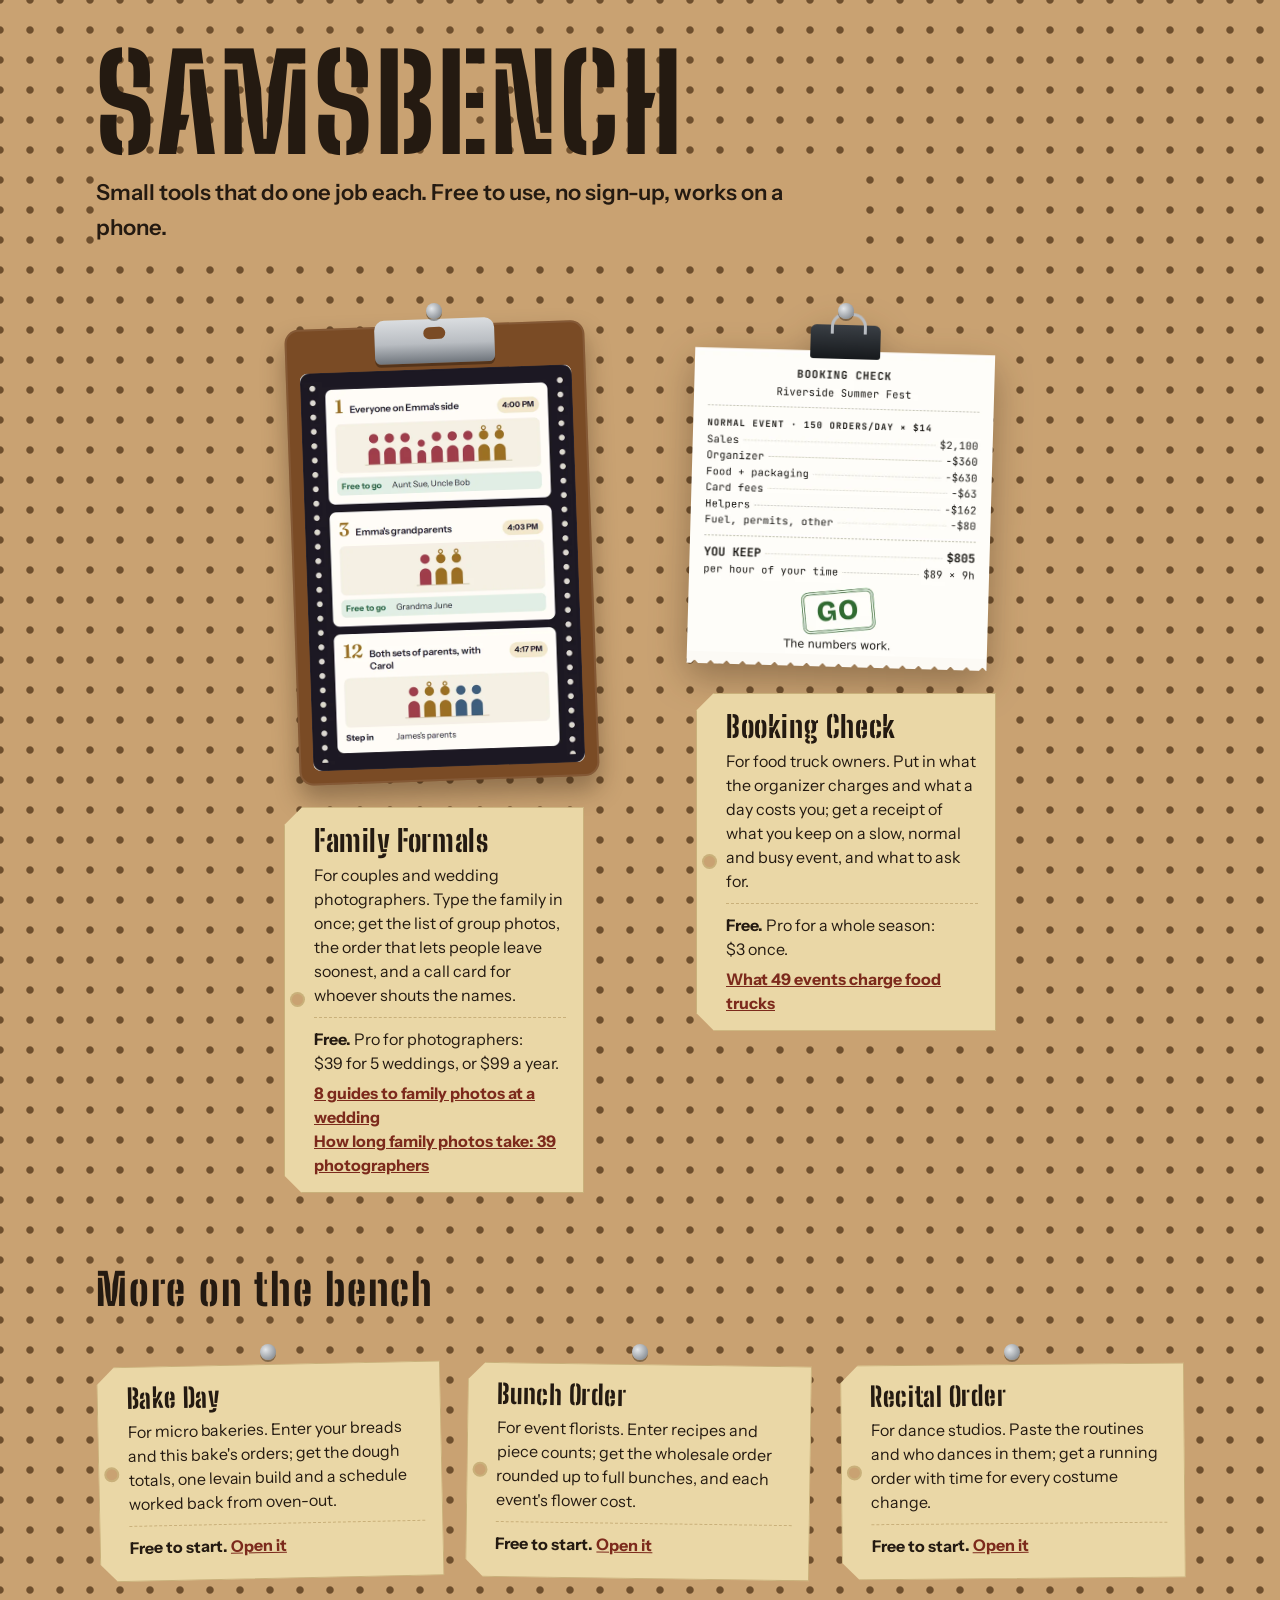
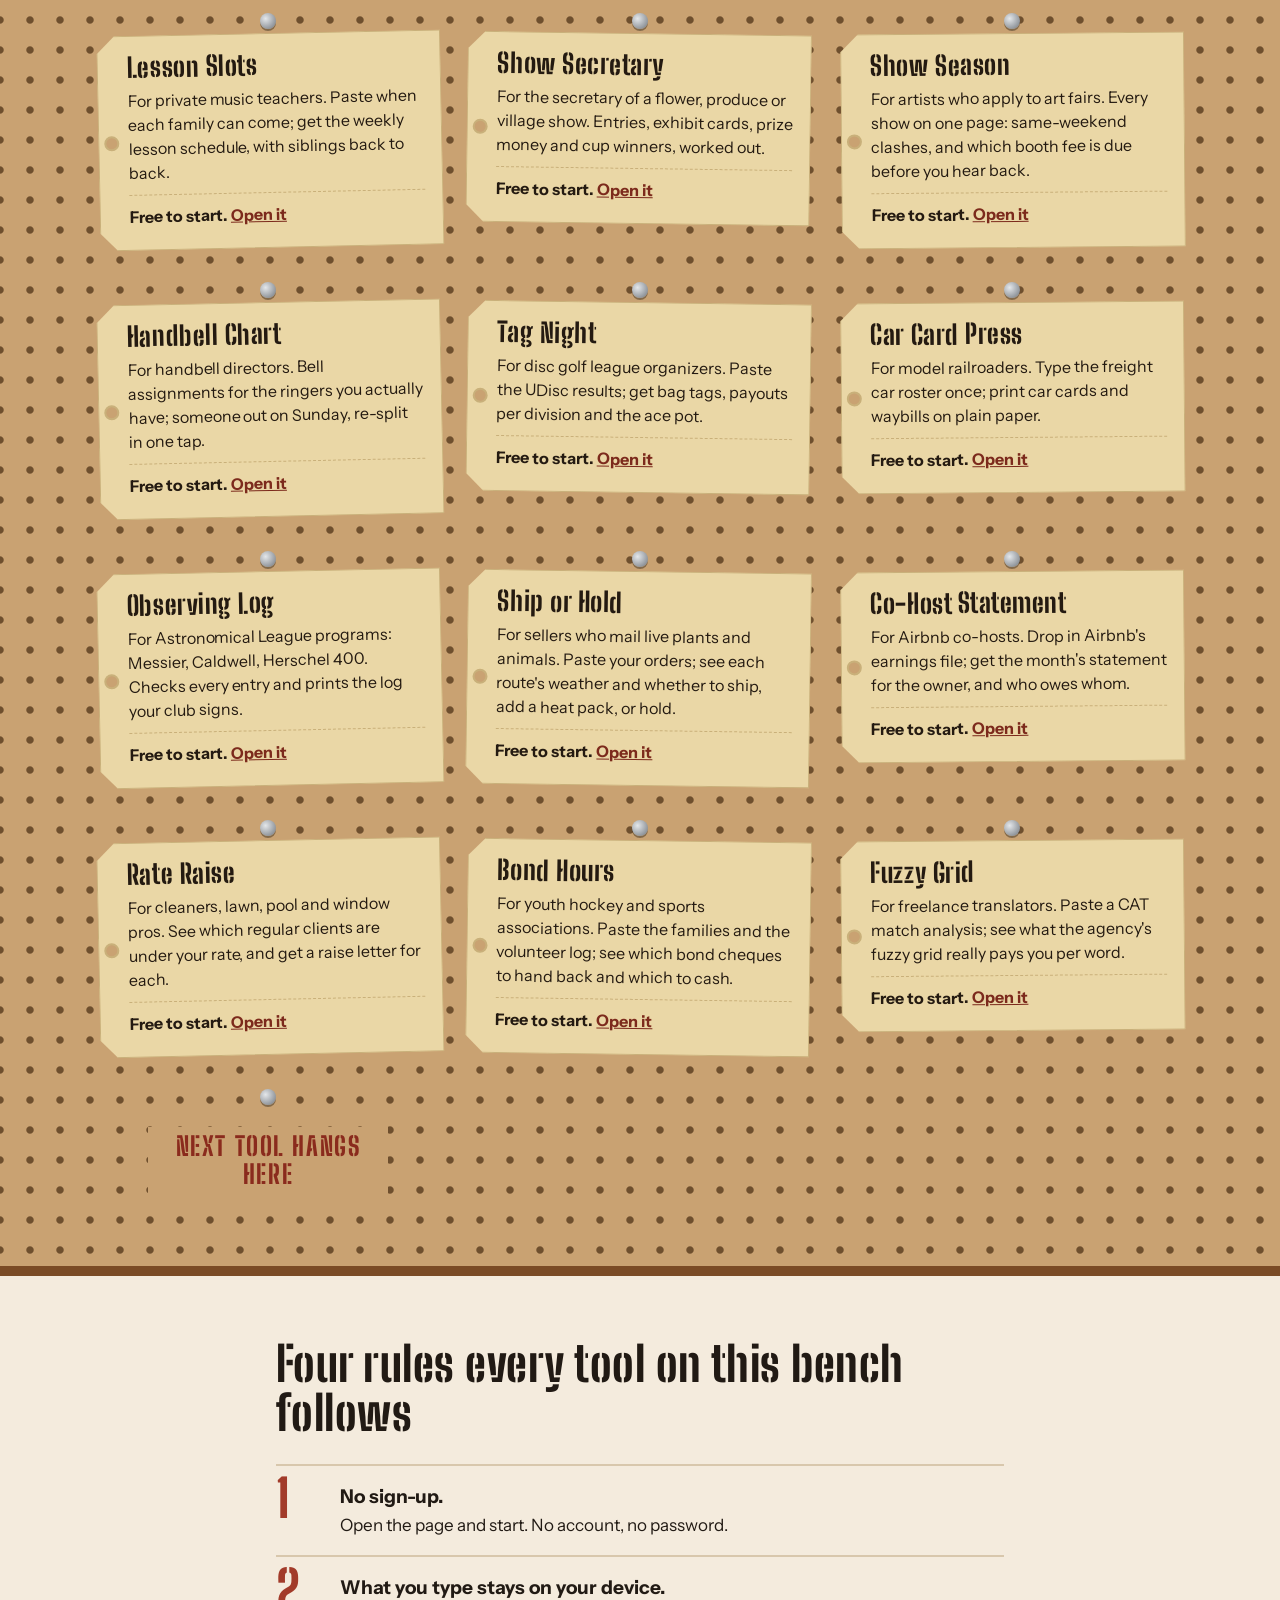
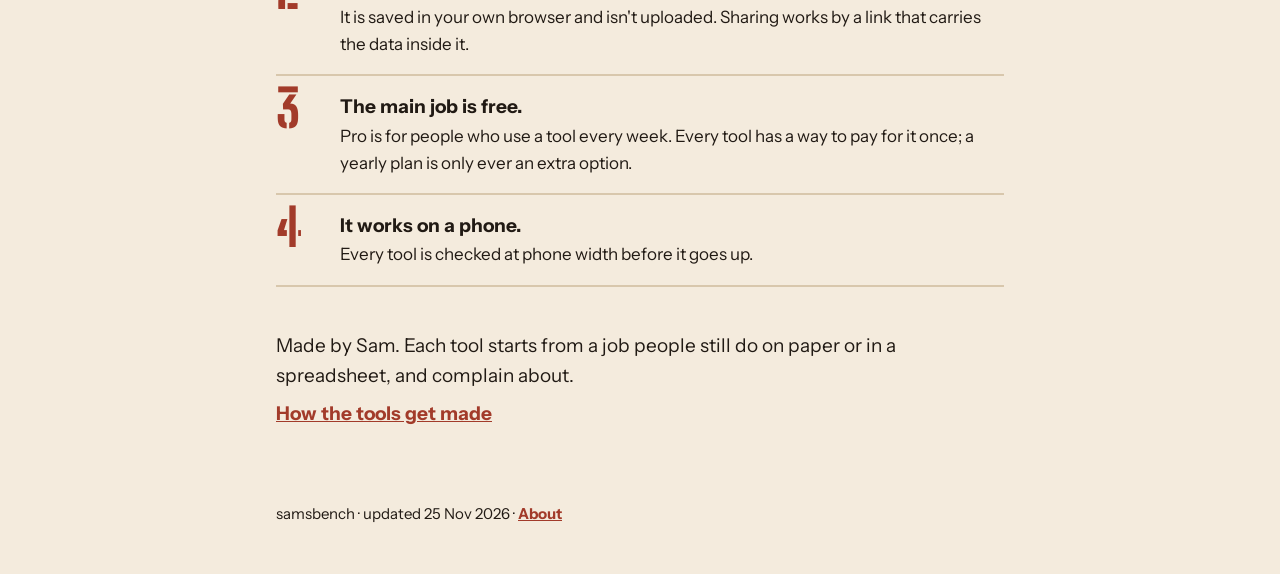
==== commit 31581397: "Data pages: wedding family photo times (39 photographers) and food truck event fees (49 events), lin" ====
--- a/index.html
+++ b/index.html
@@ -33,6 +33,7 @@
           <p>For couples and wedding photographers. Type the family in once; get the list of group photos, the order that lets people leave soonest, and a call card for whoever shouts the names.</p>
           <p class="price"><b>Free.</b> Pro for photographers: <span class="nw">$39 for 5 weddings,</span> or <span class="nw">$99 a year.</span></p>
           <p class="more"><a href="https://samsbench.com/family-formals/guides/">8 guides to family photos at a wedding</a></p>
+          <p class="more"><a href="data/wedding-family-photo-times/">How long family photos take: 39 photographers</a></p>
         </div>
       </div>
 
@@ -46,6 +47,7 @@
           <h2><a href="https://samsbench.com/food-truck-event/?via=home">Booking Check</a></h2>
           <p>For food truck owners. Put in what the organizer charges and what a day costs you; get a receipt of what you keep on a slow, normal and busy event, and what to ask for.</p>
           <p class="price"><b>Free.</b> Pro for a whole season: <span class="nw">$3 once.</span></p>
+          <p class="more"><a href="data/food-truck-event-fees/">What 49 events charge food trucks</a></p>
         </div>
       </div>
 
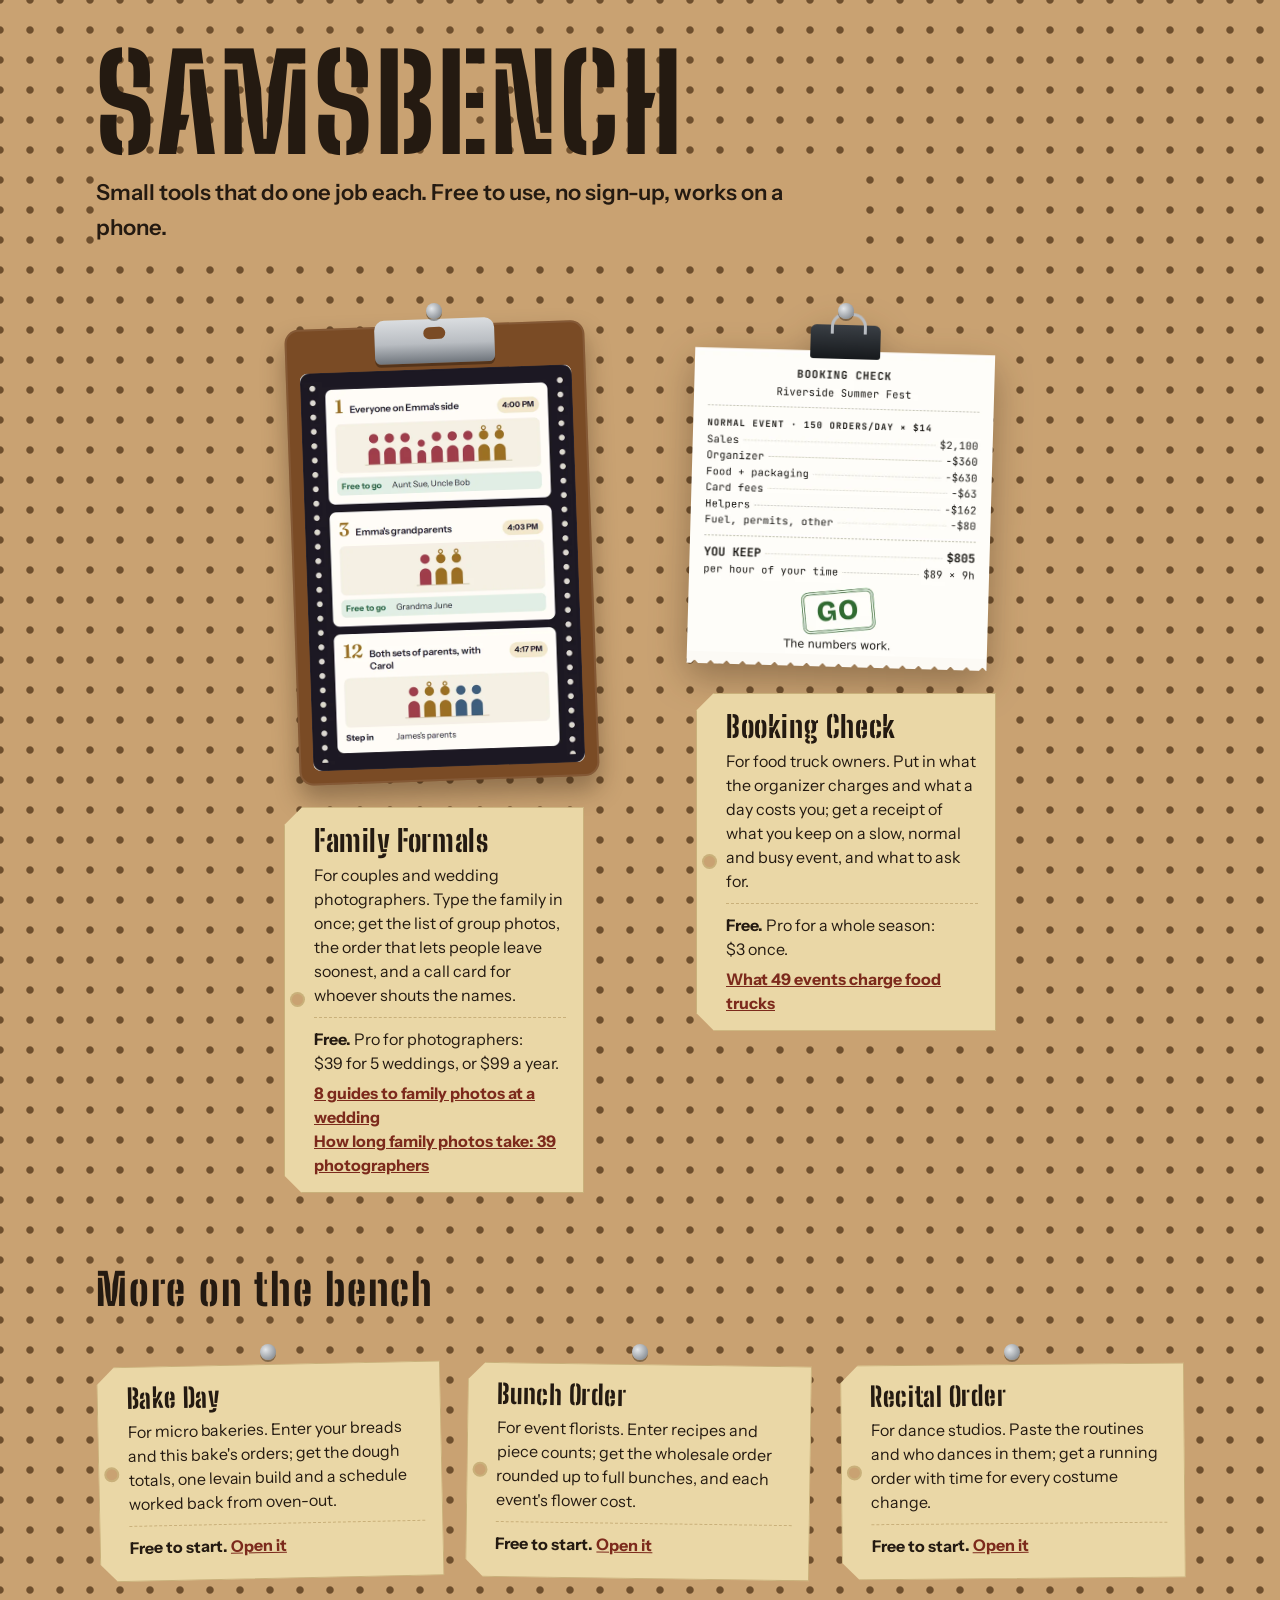
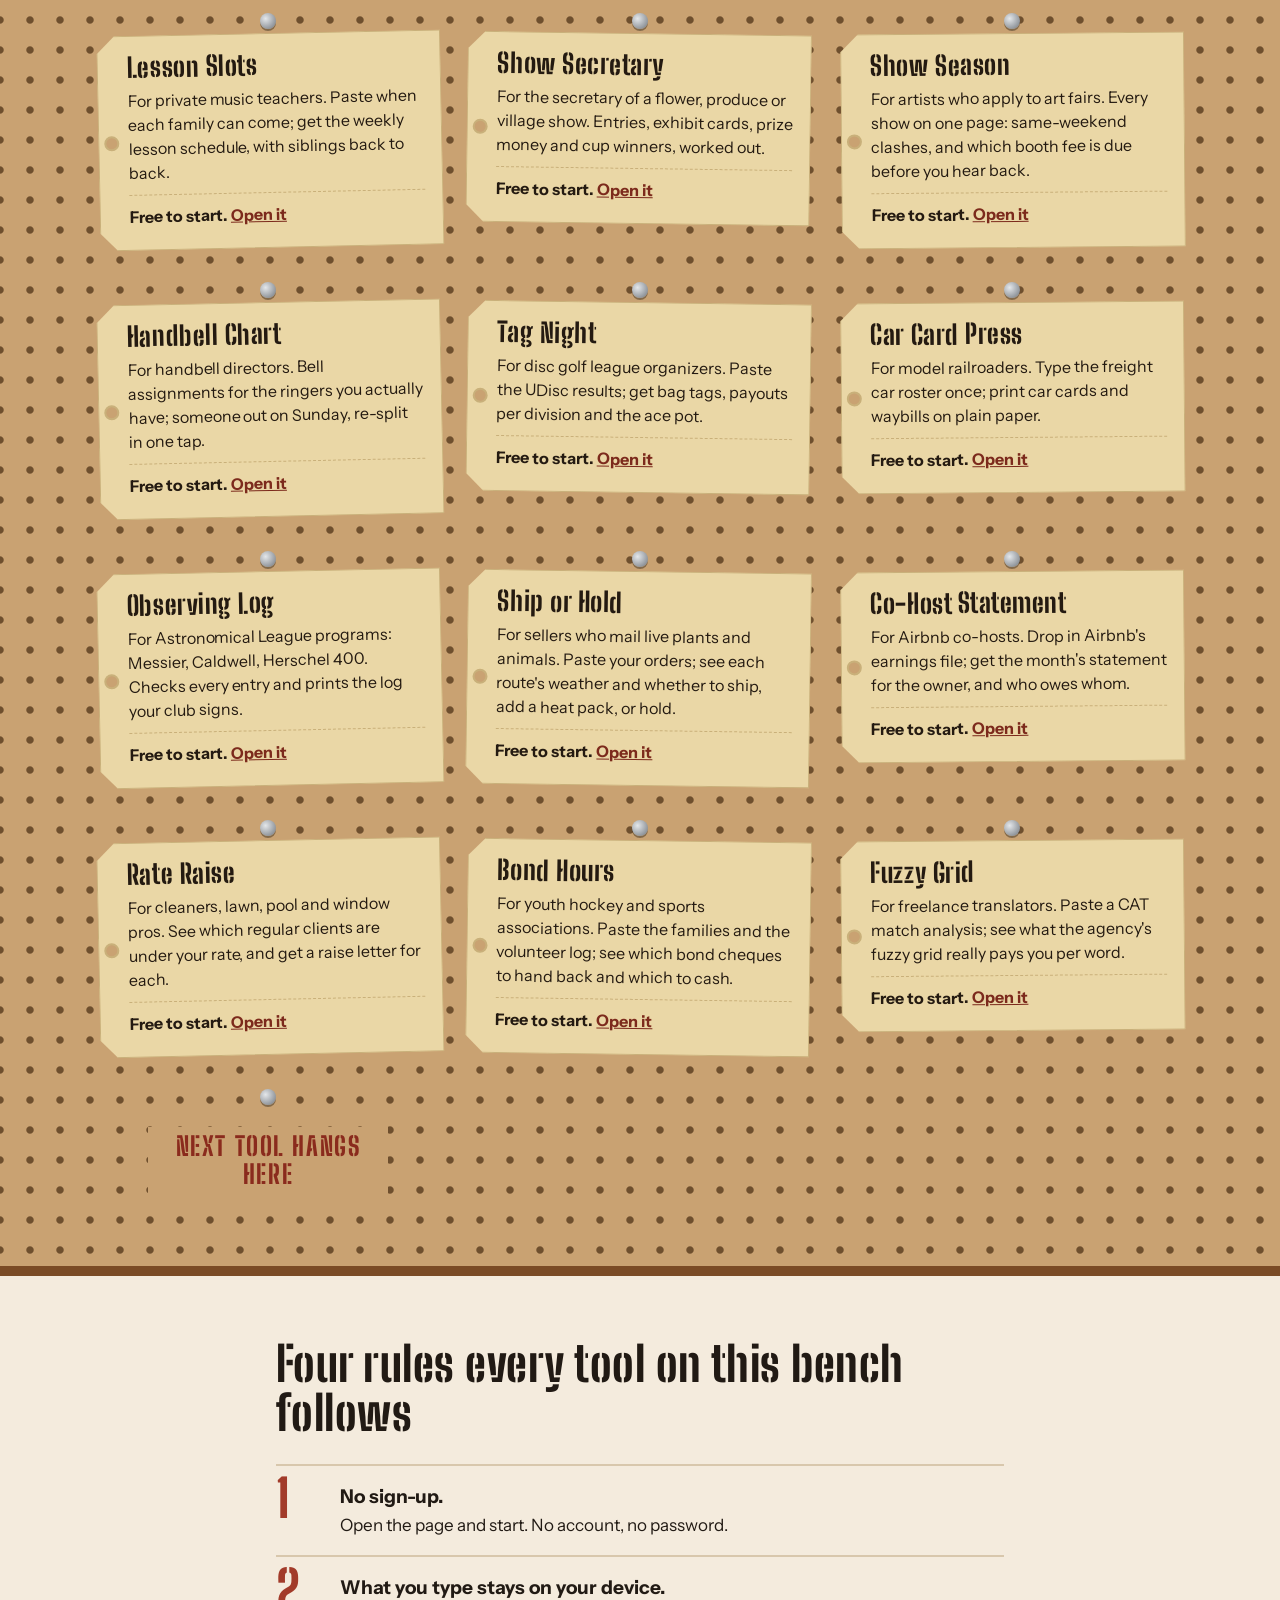
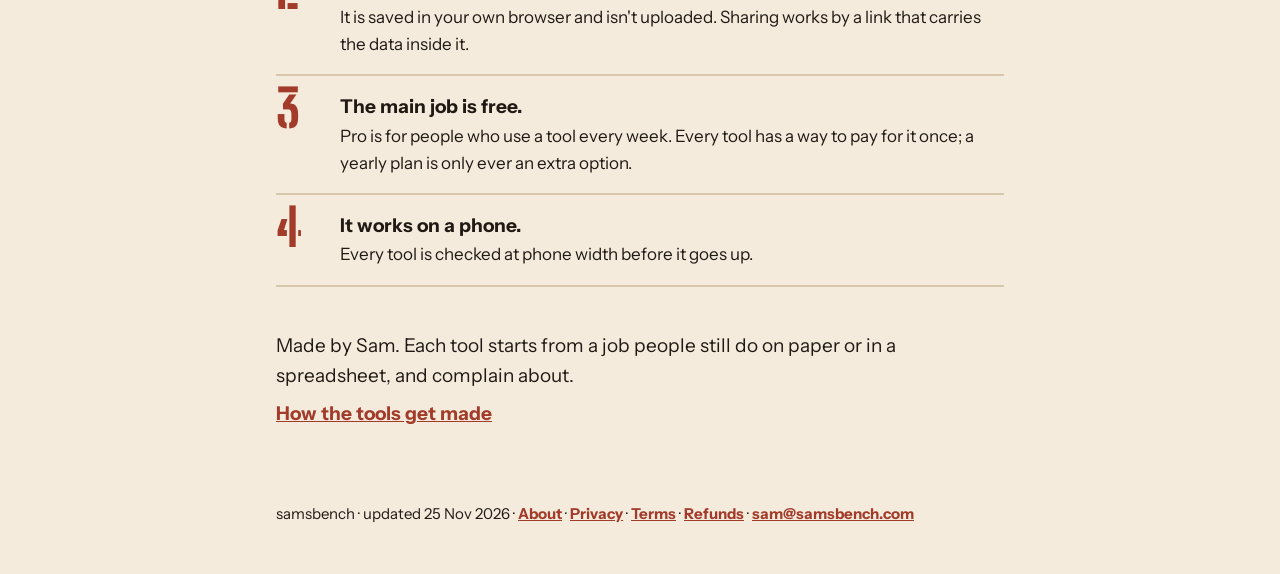
==== commit 5a8afe39: "Privacy, terms and refund pages (30-day refund on every Pro, user 11-25); about/home footers link th" ====
--- a/index.html
+++ b/index.html
@@ -201,7 +201,7 @@
 </main>
 
 <footer class="foot">
-  <div class="wrap narrow">samsbench · updated 25 Nov 2026 · <a href="about/">About</a></div>
+  <div class="wrap narrow">samsbench · updated 25 Nov 2026 · <a href="about/">About</a> · <a href="privacy/">Privacy</a> · <a href="terms/">Terms</a> · <a href="refund/">Refunds</a> · <a href="mailto:sam@samsbench.com">sam@samsbench.com</a></div>
 </footer>
 
 </body>
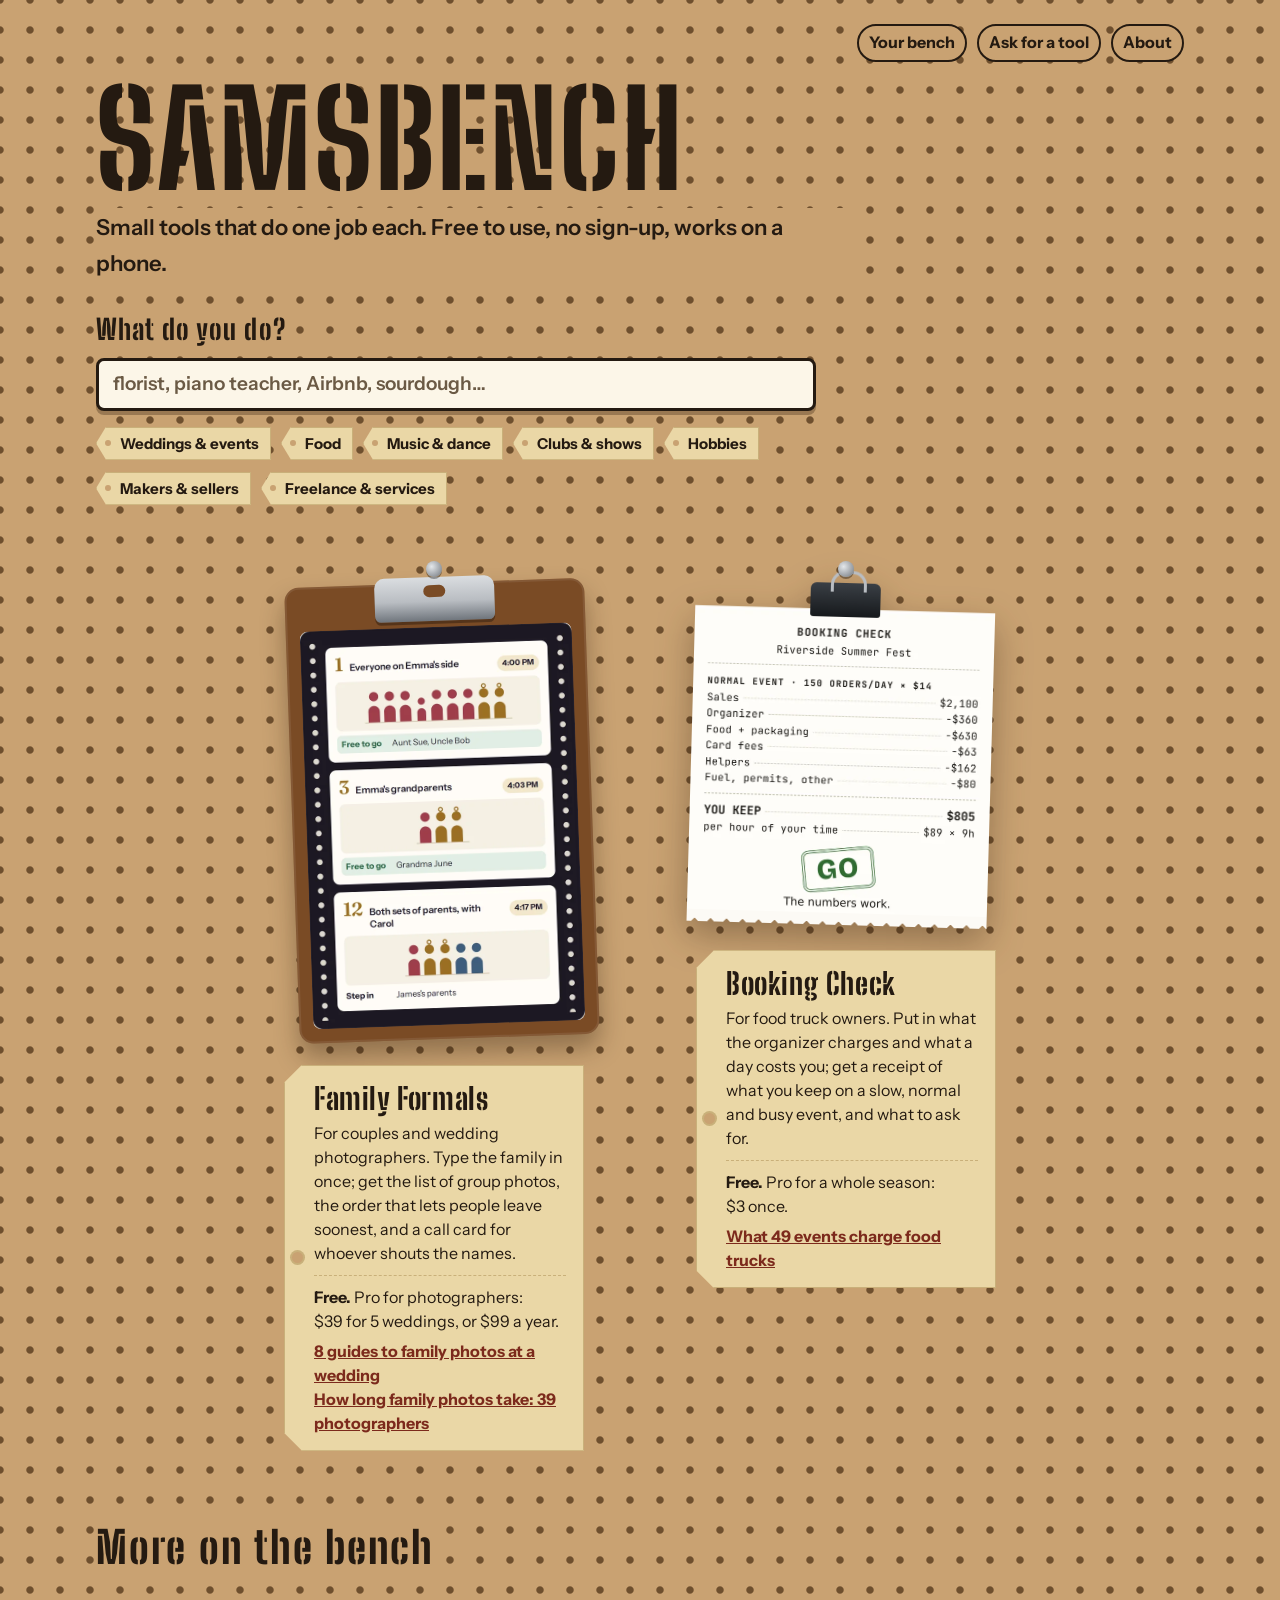
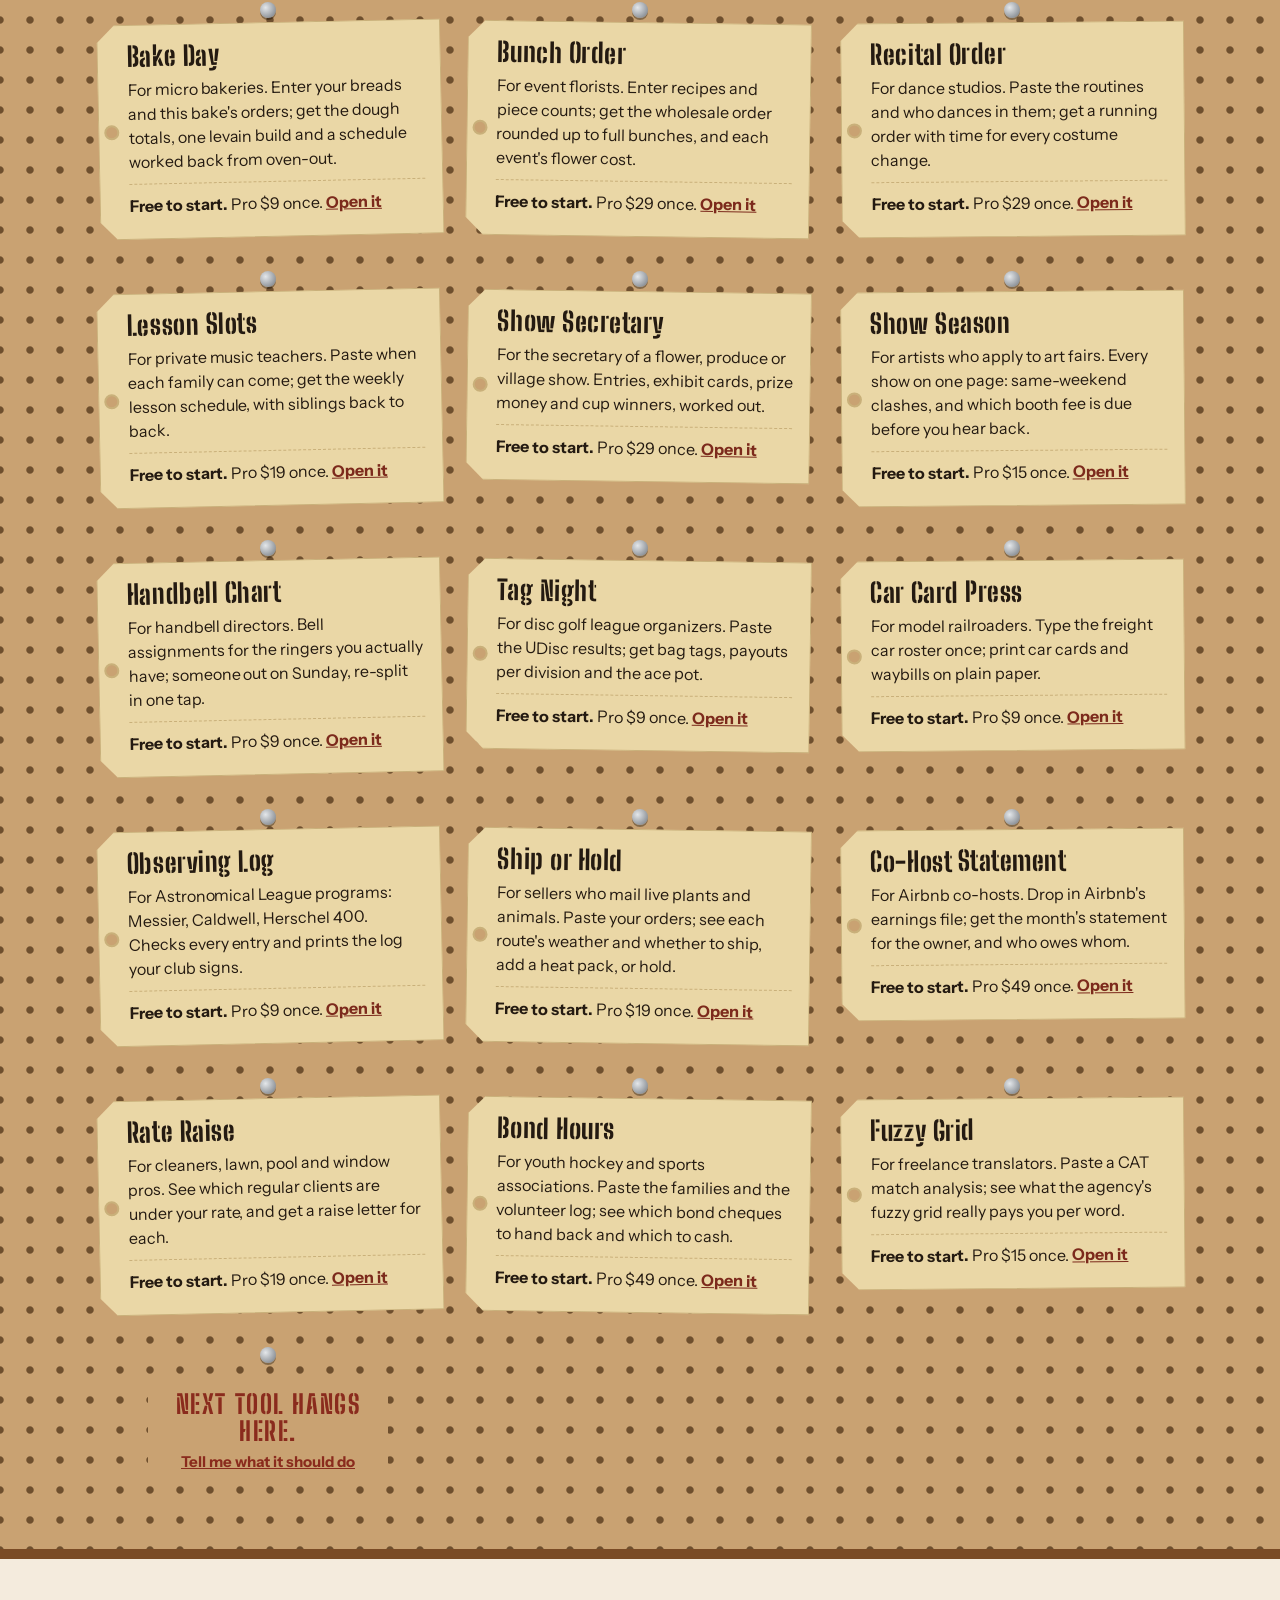
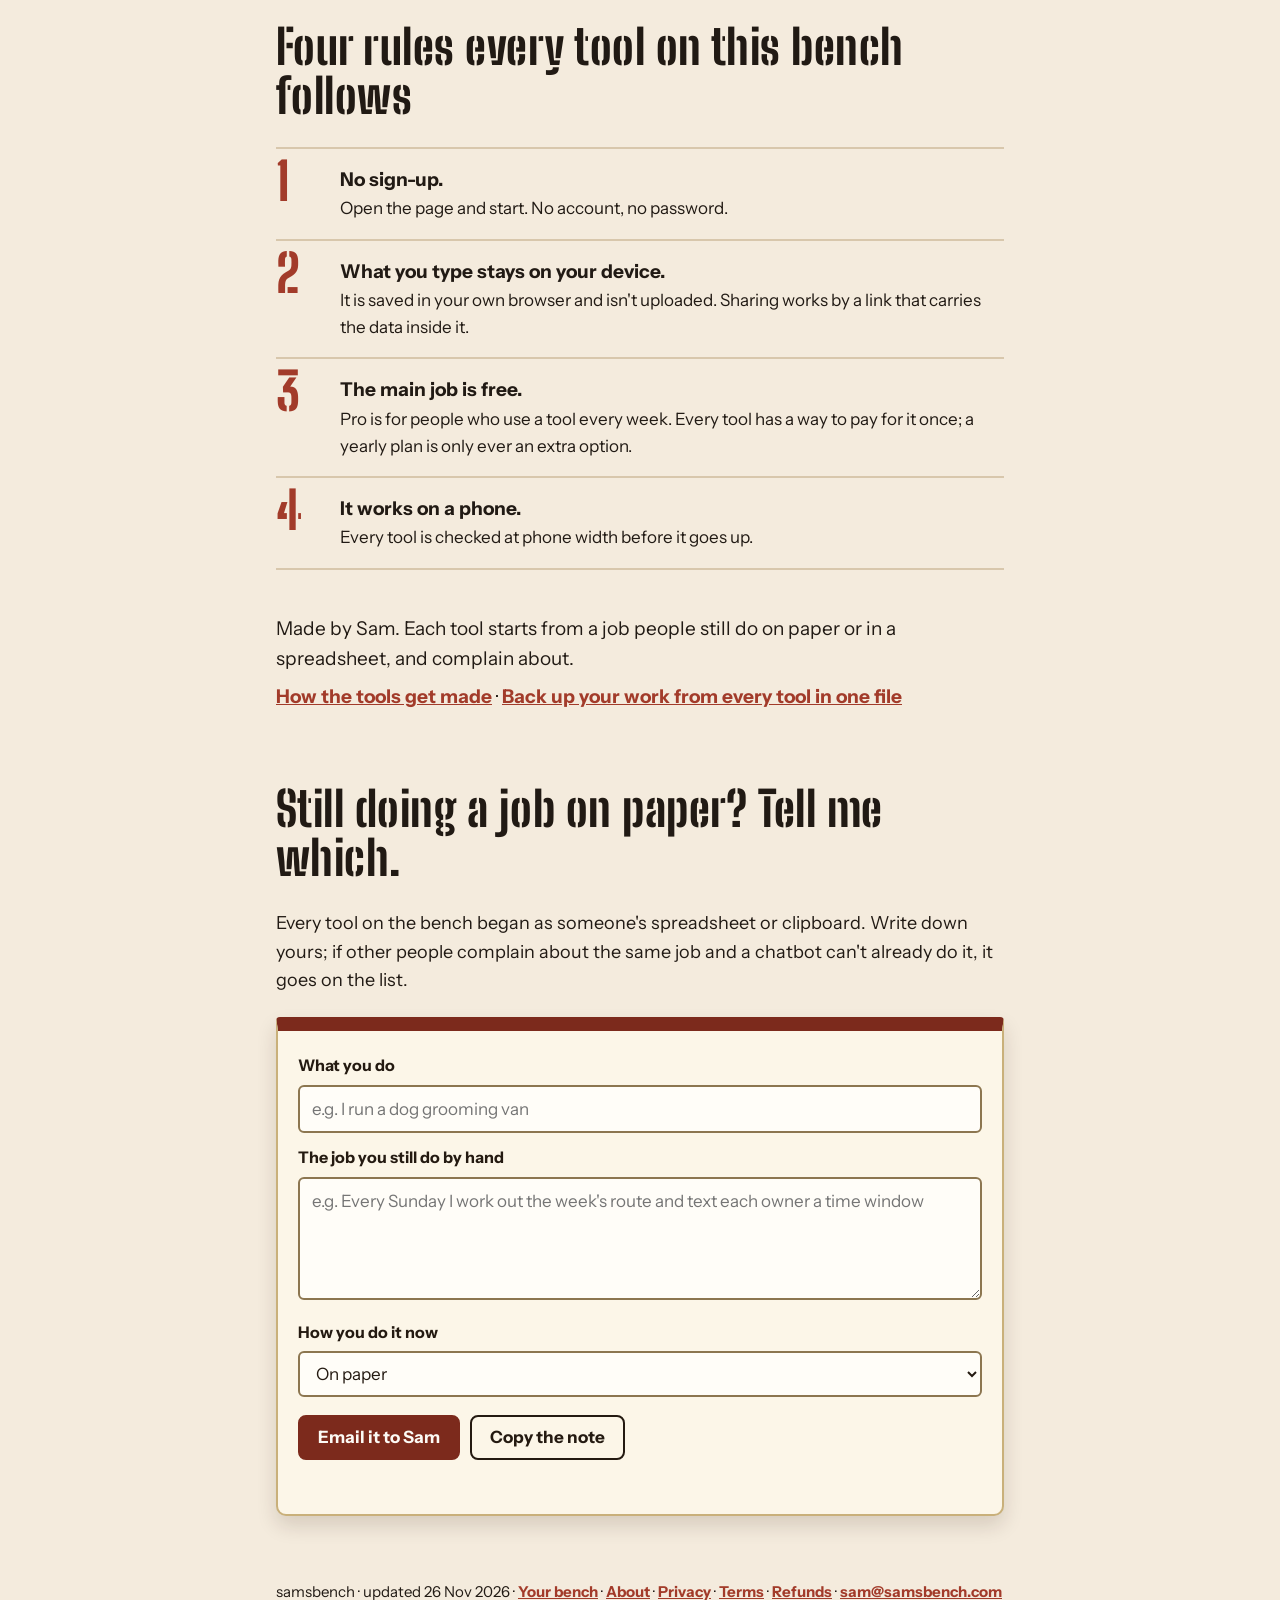
==== commit 0a25ff36: "Site functions: tool finder (search + trade filters, ?q= links), Your bench (/my/: saved work, Pro, " ====
--- a/index.html
+++ b/index.html
@@ -7,6 +7,28 @@
 <meta name="description" content="Small web tools, one job each: wedding family photos, food truck bookings, micro bakery bake days, recital running orders, handbell charts, village show prize money and more. Free to start, no sign-up, works on a phone.">
 <link rel="canonical" href="https://samsbench.com/">
 <meta name="p:domain_verify" content="02de9fec3d98bda171ea58de4adf4663"/>
+<link rel="icon" href="/favicon.ico" sizes="48x48">
+<link rel="icon" href="/icon.svg" type="image/svg+xml">
+<link rel="apple-touch-icon" href="/apple-touch-icon.png">
+<link rel="manifest" href="/site.webmanifest">
+<meta name="theme-color" content="#C9A272">
+<meta property="og:type" content="website">
+<meta property="og:site_name" content="samsbench">
+<meta property="og:url" content="https://samsbench.com/">
+<meta property="og:title" content="samsbench · small tools that do one job each">
+<meta property="og:description" content="17 small web tools for wedding photographers, food trucks, micro bakeries, dance studios, show secretaries and more. Free to start, no sign-up, works on a phone.">
+<meta property="og:image" content="https://samsbench.com/img/og.png">
+<meta property="og:image:width" content="1200">
+<meta property="og:image:height" content="630">
+<meta name="twitter:card" content="summary_large_image">
+<script type="application/ld+json">
+{"@context":"https://schema.org","@graph":[
+ {"@type":"Organization","@id":"https://samsbench.com/#org","name":"samsbench","url":"https://samsbench.com/","logo":"https://samsbench.com/icon-512.png"},
+ {"@type":"WebSite","@id":"https://samsbench.com/#site","name":"samsbench","url":"https://samsbench.com/","publisher":{"@id":"https://samsbench.com/#org"},
+  "potentialAction":{"@type":"SearchAction","target":{"@type":"EntryPoint","urlTemplate":"https://samsbench.com/?q={search_term_string}"},"query-input":"required name=search_term_string"}}
+]}
+</script>
+<script src="/site.js" defer></script>
 <link rel="preconnect" href="https://fonts.googleapis.com">
 <link rel="preconnect" href="https://fonts.gstatic.com" crossorigin>
 <link href="https://fonts.googleapis.com/css2?family=Big+Shoulders+Stencil+Display:wght@700;800&family=Instrument+Sans:wght@400;600;700&display=swap" rel="stylesheet">
@@ -17,12 +39,42 @@
 
 <header class="board">
   <div class="wrap">
+    <nav class="topnav" aria-label="Site">
+      <a href="/my/">Your bench</a>
+      <a href="#ask">Ask for a tool</a>
+      <a href="/about/">About</a>
+    </nav>
     <h1 class="mark">SAMSBENCH</h1>
     <p class="lede">Small tools that do one job each. Free to use, no sign-up, works on a phone.</p>
 
-    <div class="rack rack-two">
-
-      <div class="slot">
+    <p class="mine" id="mine" hidden><b>On this device:</b> <span class="mine-list"></span> <a class="mine-go" href="/my/">Your bench &rarr;</a></p>
+
+    <form class="find" id="find" role="search" onsubmit="return false">
+      <label class="find-label" for="find-q">What do you do?</label>
+      <div class="find-row">
+        <input id="find-q" type="search" autocomplete="off" spellcheck="false" placeholder="florist, piano teacher, Airbnb, sourdough&hellip;">
+        <button type="button" id="find-clear" class="find-clear">Show all</button>
+      </div>
+      <div class="chips" aria-label="Filter by trade">
+        <button type="button" class="chip" data-trade="weddings" aria-pressed="false">Weddings &amp; events</button>
+        <button type="button" class="chip" data-trade="food" aria-pressed="false">Food</button>
+        <button type="button" class="chip" data-trade="music" aria-pressed="false">Music &amp; dance</button>
+        <button type="button" class="chip" data-trade="clubs" aria-pressed="false">Clubs &amp; shows</button>
+        <button type="button" class="chip" data-trade="hobbies" aria-pressed="false">Hobbies</button>
+        <button type="button" class="chip" data-trade="makers" aria-pressed="false">Makers &amp; sellers</button>
+        <button type="button" class="chip" data-trade="services" aria-pressed="false">Freelance &amp; services</button>
+      </div>
+      <p class="find-status" id="find-status" role="status" aria-live="polite"></p>
+    </form>
+
+    <div class="none" id="find-none" hidden>
+      <p class="paint">NOTHING ON THE BENCH FOR &ldquo;<span id="none-q"></span>&rdquo; YET</p>
+      <p class="none-sub"><a href="#ask">Tell me the job you still do by hand</a>. That is how every tool here started.</p>
+    </div>
+
+    <div class="rack rack-two" data-rack>
+
+      <div class="slot" data-tool="family-formals">
         <span class="peg" aria-hidden="true"></span>
         <a class="obj clipboard" href="https://samsbench.com/family-formals/?via=home" aria-label="Open Family Formals">
           <span class="clip" aria-hidden="true"></span>
@@ -37,7 +89,7 @@
         </div>
       </div>
 
-      <div class="slot">
+      <div class="slot" data-tool="food-truck-event">
         <span class="peg" aria-hidden="true"></span>
         <a class="obj receipt" href="https://samsbench.com/food-truck-event/?via=home" aria-label="Open Booking Check">
           <span class="bulldog" aria-hidden="true"></span>
@@ -53,131 +105,131 @@
 
     </div>
 
-    <h2 class="shelf">More on the bench</h2>
-    <ul class="minis">
-      <li class="mini">
+    <h2 class="shelf" data-hide-when-filtered>More on the bench</h2>
+    <ul class="minis" data-rack>
+      <li class="mini" data-tool="bake-day">
         <span class="peg" aria-hidden="true"></span>
         <div class="tag">
           <h3><a href="https://samsbench.com/bake-day/?via=home">Bake Day</a></h3>
           <p>For micro bakeries. Enter your breads and this bake's orders; get the dough totals, one levain build and a schedule worked back from oven-out.</p>
-          <p class="price"><b>Free to start.</b> <a href="https://samsbench.com/bake-day/?via=home">Open it</a></p>
-        </div>
-      </li>
-      <li class="mini">
+          <p class="price"><b>Free to start.</b> Pro <span class="nw">$9 once.</span> <a href="https://samsbench.com/bake-day/?via=home">Open it</a></p>
+        </div>
+      </li>
+      <li class="mini" data-tool="bunch-order">
         <span class="peg" aria-hidden="true"></span>
         <div class="tag">
           <h3><a href="https://samsbench.com/bunch-order/?via=home">Bunch Order</a></h3>
           <p>For event florists. Enter recipes and piece counts; get the wholesale order rounded up to full bunches, and each event's flower cost.</p>
-          <p class="price"><b>Free to start.</b> <a href="https://samsbench.com/bunch-order/?via=home">Open it</a></p>
-        </div>
-      </li>
-      <li class="mini">
+          <p class="price"><b>Free to start.</b> Pro <span class="nw">$29 once.</span> <a href="https://samsbench.com/bunch-order/?via=home">Open it</a></p>
+        </div>
+      </li>
+      <li class="mini" data-tool="recital-order">
         <span class="peg" aria-hidden="true"></span>
         <div class="tag">
           <h3><a href="https://samsbench.com/recital-order/?via=home">Recital Order</a></h3>
           <p>For dance studios. Paste the routines and who dances in them; get a running order with time for every costume change.</p>
-          <p class="price"><b>Free to start.</b> <a href="https://samsbench.com/recital-order/?via=home">Open it</a></p>
-        </div>
-      </li>
-      <li class="mini">
+          <p class="price"><b>Free to start.</b> Pro <span class="nw">$29 once.</span> <a href="https://samsbench.com/recital-order/?via=home">Open it</a></p>
+        </div>
+      </li>
+      <li class="mini" data-tool="lesson-slots">
         <span class="peg" aria-hidden="true"></span>
         <div class="tag">
           <h3><a href="https://samsbench.com/lesson-slots/?via=home">Lesson Slots</a></h3>
           <p>For private music teachers. Paste when each family can come; get the weekly lesson schedule, with siblings back to back.</p>
-          <p class="price"><b>Free to start.</b> <a href="https://samsbench.com/lesson-slots/?via=home">Open it</a></p>
-        </div>
-      </li>
-      <li class="mini">
+          <p class="price"><b>Free to start.</b> Pro <span class="nw">$19 once.</span> <a href="https://samsbench.com/lesson-slots/?via=home">Open it</a></p>
+        </div>
+      </li>
+      <li class="mini" data-tool="show-secretary">
         <span class="peg" aria-hidden="true"></span>
         <div class="tag">
           <h3><a href="https://samsbench.com/show-secretary/?via=home">Show Secretary</a></h3>
           <p>For the secretary of a flower, produce or village show. Entries, exhibit cards, prize money and cup winners, worked out.</p>
-          <p class="price"><b>Free to start.</b> <a href="https://samsbench.com/show-secretary/?via=home">Open it</a></p>
-        </div>
-      </li>
-      <li class="mini">
+          <p class="price"><b>Free to start.</b> Pro <span class="nw">$29 once.</span> <a href="https://samsbench.com/show-secretary/?via=home">Open it</a></p>
+        </div>
+      </li>
+      <li class="mini" data-tool="fair-season">
         <span class="peg" aria-hidden="true"></span>
         <div class="tag">
           <h3><a href="https://samsbench.com/fair-season/?via=home">Show Season</a></h3>
           <p>For artists who apply to art fairs. Every show on one page: same-weekend clashes, and which booth fee is due before you hear back.</p>
-          <p class="price"><b>Free to start.</b> <a href="https://samsbench.com/fair-season/?via=home">Open it</a></p>
-        </div>
-      </li>
-      <li class="mini">
+          <p class="price"><b>Free to start.</b> Pro <span class="nw">$15 once.</span> <a href="https://samsbench.com/fair-season/?via=home">Open it</a></p>
+        </div>
+      </li>
+      <li class="mini" data-tool="handbell-chart">
         <span class="peg" aria-hidden="true"></span>
         <div class="tag">
           <h3><a href="https://samsbench.com/handbell-chart/?via=home">Handbell Chart</a></h3>
           <p>For handbell directors. Bell assignments for the ringers you actually have; someone out on Sunday, re-split in one tap.</p>
-          <p class="price"><b>Free to start.</b> <a href="https://samsbench.com/handbell-chart/?via=home">Open it</a></p>
-        </div>
-      </li>
-      <li class="mini">
+          <p class="price"><b>Free to start.</b> Pro <span class="nw">$9 once.</span> <a href="https://samsbench.com/handbell-chart/?via=home">Open it</a></p>
+        </div>
+      </li>
+      <li class="mini" data-tool="discgolf-league">
         <span class="peg" aria-hidden="true"></span>
         <div class="tag">
           <h3><a href="https://samsbench.com/discgolf-league/?via=home">Tag Night</a></h3>
           <p>For disc golf league organizers. Paste the UDisc results; get bag tags, payouts per division and the ace pot.</p>
-          <p class="price"><b>Free to start.</b> <a href="https://samsbench.com/discgolf-league/?via=home">Open it</a></p>
-        </div>
-      </li>
-      <li class="mini">
+          <p class="price"><b>Free to start.</b> Pro <span class="nw">$9 once.</span> <a href="https://samsbench.com/discgolf-league/?via=home">Open it</a></p>
+        </div>
+      </li>
+      <li class="mini" data-tool="car-cards">
         <span class="peg" aria-hidden="true"></span>
         <div class="tag">
           <h3><a href="https://samsbench.com/car-cards/?via=home">Car Card Press</a></h3>
           <p>For model railroaders. Type the freight car roster once; print car cards and waybills on plain paper.</p>
-          <p class="price"><b>Free to start.</b> <a href="https://samsbench.com/car-cards/?via=home">Open it</a></p>
-        </div>
-      </li>
-      <li class="mini">
+          <p class="price"><b>Free to start.</b> Pro <span class="nw">$9 once.</span> <a href="https://samsbench.com/car-cards/?via=home">Open it</a></p>
+        </div>
+      </li>
+      <li class="mini" data-tool="observing-log">
         <span class="peg" aria-hidden="true"></span>
         <div class="tag">
           <h3><a href="https://samsbench.com/observing-log/?via=home">Observing Log</a></h3>
           <p>For Astronomical League programs: Messier, Caldwell, Herschel 400. Checks every entry and prints the log your club signs.</p>
-          <p class="price"><b>Free to start.</b> <a href="https://samsbench.com/observing-log/?via=home">Open it</a></p>
-        </div>
-      </li>
-      <li class="mini">
+          <p class="price"><b>Free to start.</b> Pro <span class="nw">$9 once.</span> <a href="https://samsbench.com/observing-log/?via=home">Open it</a></p>
+        </div>
+      </li>
+      <li class="mini" data-tool="ship-or-hold">
         <span class="peg" aria-hidden="true"></span>
         <div class="tag">
           <h3><a href="https://samsbench.com/ship-or-hold/?via=home">Ship or Hold</a></h3>
           <p>For sellers who mail live plants and animals. Paste your orders; see each route's weather and whether to ship, add a heat pack, or hold.</p>
-          <p class="price"><b>Free to start.</b> <a href="https://samsbench.com/ship-or-hold/?via=home">Open it</a></p>
-        </div>
-      </li>
-      <li class="mini">
+          <p class="price"><b>Free to start.</b> Pro <span class="nw">$19 once.</span> <a href="https://samsbench.com/ship-or-hold/?via=home">Open it</a></p>
+        </div>
+      </li>
+      <li class="mini" data-tool="cohost-statement">
         <span class="peg" aria-hidden="true"></span>
         <div class="tag">
           <h3><a href="https://samsbench.com/cohost-statement/?via=home">Co-Host Statement</a></h3>
           <p>For Airbnb co-hosts. Drop in Airbnb's earnings file; get the month's statement for the owner, and who owes whom.</p>
-          <p class="price"><b>Free to start.</b> <a href="https://samsbench.com/cohost-statement/?via=home">Open it</a></p>
-        </div>
-      </li>
-      <li class="mini">
+          <p class="price"><b>Free to start.</b> Pro <span class="nw">$49 once.</span> <a href="https://samsbench.com/cohost-statement/?via=home">Open it</a></p>
+        </div>
+      </li>
+      <li class="mini" data-tool="rate-raise">
         <span class="peg" aria-hidden="true"></span>
         <div class="tag">
           <h3><a href="https://samsbench.com/rate-raise/?via=home">Rate Raise</a></h3>
           <p>For cleaners, lawn, pool and window pros. See which regular clients are under your rate, and get a raise letter for each.</p>
-          <p class="price"><b>Free to start.</b> <a href="https://samsbench.com/rate-raise/?via=home">Open it</a></p>
-        </div>
-      </li>
-      <li class="mini">
+          <p class="price"><b>Free to start.</b> Pro <span class="nw">$19 once.</span> <a href="https://samsbench.com/rate-raise/?via=home">Open it</a></p>
+        </div>
+      </li>
+      <li class="mini" data-tool="bond-hours">
         <span class="peg" aria-hidden="true"></span>
         <div class="tag">
           <h3><a href="https://samsbench.com/bond-hours/?via=home">Bond Hours</a></h3>
           <p>For youth hockey and sports associations. Paste the families and the volunteer log; see which bond cheques to hand back and which to cash.</p>
-          <p class="price"><b>Free to start.</b> <a href="https://samsbench.com/bond-hours/?via=home">Open it</a></p>
-        </div>
-      </li>
-      <li class="mini">
+          <p class="price"><b>Free to start.</b> Pro <span class="nw">$49 once.</span> <a href="https://samsbench.com/bond-hours/?via=home">Open it</a></p>
+        </div>
+      </li>
+      <li class="mini" data-tool="fuzzy-grid">
         <span class="peg" aria-hidden="true"></span>
         <div class="tag">
           <h3><a href="https://samsbench.com/fuzzy-grid/?via=home">Fuzzy Grid</a></h3>
           <p>For freelance translators. Paste a CAT match analysis; see what the agency's fuzzy grid really pays you per word.</p>
-          <p class="price"><b>Free to start.</b> <a href="https://samsbench.com/fuzzy-grid/?via=home">Open it</a></p>
-        </div>
-      </li>
-      <li class="mini mini-empty" aria-label="Empty spot for the next tool">
-        <span class="peg" aria-hidden="true"></span>
-        <p class="paint">NEXT TOOL HANGS HERE</p>
+          <p class="price"><b>Free to start.</b> Pro <span class="nw">$15 once.</span> <a href="https://samsbench.com/fuzzy-grid/?via=home">Open it</a></p>
+        </div>
+      </li>
+      <li class="mini mini-empty" data-hide-when-filtered>
+        <span class="peg" aria-hidden="true"></span>
+        <a class="paint" href="#ask">NEXT TOOL HANGS HERE. <span class="paint-sub">Tell me what it should do</span></a>
       </li>
     </ul>
   </div>
@@ -195,13 +247,36 @@
 
     <div class="maker">
       <p>Made by Sam. Each tool starts from a job people still do on paper or in a spreadsheet, and complain about.</p>
-      <p><a href="about/">How the tools get made</a></p>
+      <p><a href="/about/">How the tools get made</a> · <a href="/my/">Back up your work from every tool in one file</a></p>
     </div>
+
+    <section class="ask" id="ask" aria-labelledby="ask-h">
+      <h2 class="h" id="ask-h">Still doing a job on paper? Tell me which.</h2>
+      <p class="ask-lede">Every tool on the bench began as someone's spreadsheet or clipboard. Write down yours; if other people complain about the same job and a chatbot can't already do it, it goes on the list.</p>
+      <form id="ask-form" class="ask-card" novalidate>
+        <label for="ask-who">What you do</label>
+        <input id="ask-who" maxlength="80" placeholder="e.g. I run a dog grooming van" autocomplete="organization-title">
+        <label for="ask-job">The job you still do by hand</label>
+        <textarea id="ask-job" rows="4" maxlength="1500" placeholder="e.g. Every Sunday I work out the week's route and text each owner a time window"></textarea>
+        <label for="ask-now">How you do it now</label>
+        <select id="ask-now">
+          <option>On paper</option>
+          <option>In a spreadsheet</option>
+          <option>In an app I don't like</option>
+          <option>In my head</option>
+        </select>
+        <div class="ask-acts">
+          <button type="submit" class="btn">Email it to Sam</button>
+          <button type="button" class="btn ghost" id="ask-copy">Copy the note</button>
+        </div>
+        <p class="ask-msg" id="ask-msg" role="status" aria-live="polite"></p>
+      </form>
+    </section>
   </div>
 </main>
 
 <footer class="foot">
-  <div class="wrap narrow">samsbench · updated 25 Nov 2026 · <a href="about/">About</a> · <a href="privacy/">Privacy</a> · <a href="terms/">Terms</a> · <a href="refund/">Refunds</a> · <a href="mailto:sam@samsbench.com">sam@samsbench.com</a></div>
+  <div class="wrap narrow">samsbench · updated 26 Nov 2026 · <a href="/my/">Your bench</a> · <a href="/about/">About</a> · <a href="/privacy/">Privacy</a> · <a href="/terms/">Terms</a> · <a href="/refund/">Refunds</a> · <a href="mailto:sam@samsbench.com">sam@samsbench.com</a></div>
 </footer>
 
 </body>
--- a/bench.css
+++ b/bench.css
@@ -142,3 +142,87 @@
   .shelf{margin-top:56px}
 }
 @media (prefers-reduced-motion:reduce){ .mini .tag{transition:none} }
+
+/* 11-26: site nav, tool finder, "on this device", ask for a tool, Your bench */
+[hidden]{display:none!important}
+.topnav{display:flex;flex-wrap:wrap;justify-content:flex-end;gap:6px 10px;margin:-20px 0 18px}
+.topnav a{font-weight:700;font-size:16px;color:var(--ink);text-decoration:none;background:var(--board);
+  padding:4px 10px;border:2px solid var(--ink);border-radius:999px}
+.topnav a:hover,.topnav a:focus-visible{background:var(--ink);color:var(--board)}
+.topnav a[aria-current="page"]{background:var(--ink);color:var(--board)}
+
+.mine{margin:18px 0 0;font-size:17px;background:var(--tag);color:var(--tag-ink);display:inline-block;
+  padding:8px 14px;border-radius:4px;box-shadow:0 3px 0 rgba(40,24,8,.25);max-width:100%}
+.mine a{color:var(--tag-ink);font-weight:700}
+.mine .mine-go{color:#7C2A1C;margin-left:6px;white-space:nowrap}
+.pro-dot{display:inline-block;font:800 12px/1 "Instrument Sans",sans-serif;letter-spacing:.06em;color:#FCFAF5;
+  background:#7C2A1C;border-radius:3px;padding:3px 5px 2px;margin-left:5px;vertical-align:2px}
+
+.find{margin:30px 0 0;max-width:720px}
+.find-label{display:inline-block;font:800 28px/1 "Big Shoulders Stencil Display",Impact,sans-serif;letter-spacing:.04em;
+  color:var(--ink);background:var(--board);padding:2px 8px 4px 0}
+.find-row{display:flex;gap:10px;margin-top:10px}
+.find input{flex:1;min-width:0;font:600 19px/1.2 "Instrument Sans",system-ui,sans-serif;color:var(--tag-ink);
+  background:#FCF6E8;border:3px solid var(--ink);border-radius:8px;padding:12px 14px;box-shadow:0 4px 0 rgba(40,24,8,.3)}
+.find input::placeholder{color:#6B5A45}
+.find input:focus{outline:3px solid var(--accent);outline-offset:2px}
+.find-clear{font:700 16px "Instrument Sans",sans-serif;color:var(--ink);background:var(--board);border:2px solid var(--ink);
+  border-radius:8px;padding:0 14px;cursor:pointer}
+.find-clear:hover{background:var(--ink);color:var(--board)}
+.chips{display:flex;flex-wrap:wrap;gap:12px 10px;margin-top:16px}
+.chip{position:relative;font:700 15px/1 "Instrument Sans",sans-serif;color:var(--tag-ink);background:var(--tag);
+  border:0;padding:9px 12px 9px 24px;cursor:pointer;
+  clip-path:polygon(10px 0,100% 0,100% 100%,10px 100%,0 50%);box-shadow:inset 0 0 0 1px var(--tag-edge)}
+.chip::before{content:"";position:absolute;left:9px;top:50%;width:6px;height:6px;margin-top:-3px;border-radius:50%;background:var(--board)}
+.chip:hover{background:#F3E5BE}
+.chip[aria-pressed="true"]{background:#7C2A1C;color:#FCFAF5}
+.chip:focus-visible{outline:3px solid var(--ink);outline-offset:2px}
+.find-status{min-height:1.5em;margin:12px 0 0;font-weight:700;color:var(--ink);background:var(--board);display:inline-block;padding:0 6px 0 0}
+.find-status:empty{display:none}
+
+.none{margin-top:40px}
+.none .paint{max-width:none;text-align:left;display:inline-block;font-size:clamp(24px,4vw,34px)}
+.none-sub{font-size:18px;font-weight:600;background:var(--board);display:inline-block;padding:2px 6px 2px 0;margin:12px 0 0}
+.none-sub a,.paint-sub{color:var(--paint)}
+a.paint{display:block;text-decoration:none}
+a.paint:hover{text-decoration:underline}
+.paint-sub{display:block;font:700 15px/1.3 "Instrument Sans",sans-serif;letter-spacing:0;margin-top:6px;text-decoration:underline}
+
+/* ask for a tool: an order pad */
+.ask{margin-top:64px;padding-top:8px}
+.ask-lede{font-size:18px;margin:0 0 22px}
+.ask-card{background:#FCF6E8;color:var(--tag-ink);border:2px solid var(--tag-edge);border-top:14px solid #7C2A1C;
+  border-radius:4px 4px 10px 10px;padding:22px 20px 18px;box-shadow:0 10px 20px rgba(40,24,8,.14);}
+.ask-card label{display:block;font-weight:700;font-size:16px;margin:12px 0 6px}
+.ask-card label:first-child{margin-top:0}
+.ask-card input,.ask-card textarea,.ask-card select{width:100%;font:17px/1.45 "Instrument Sans",system-ui,sans-serif;color:var(--tag-ink);
+  background:#FFFDF8;border:2px solid #8C7650;border-radius:6px;padding:10px 12px}
+.ask-card textarea{resize:vertical;min-height:110px}
+.ask-card input:focus,.ask-card textarea:focus,.ask-card select:focus{outline:3px solid #7C2A1C;outline-offset:1px}
+.ask-acts{display:flex;flex-wrap:wrap;gap:10px;margin-top:18px}
+.btn{display:inline-block;font:700 17px/1 "Instrument Sans",sans-serif;color:#FCFAF5;background:#7C2A1C;border:2px solid #7C2A1C;
+  border-radius:8px;padding:12px 18px;text-decoration:none;cursor:pointer}
+.btn:hover{background:#5E1F14;border-color:#5E1F14}
+.btn.ghost{background:transparent;color:inherit;border-color:currentColor}
+.btn.ghost:hover{background:rgba(124,42,28,.08)}
+.btn:focus-visible{outline:3px solid var(--ink);outline-offset:2px}
+.btn:disabled{opacity:1;background:#B9AE9C;border-color:#B9AE9C;color:#3A3026;cursor:not-allowed}
+.ask-msg{min-height:1.4em;margin:12px 0 0;font-weight:600}
+.ask-msg.ok{color:#2F5A1E}
+.ask-msg.bad{color:#7C2A1C}
+
+/* short header used on every inner page */
+.board.short{padding:22px 0 30px}
+.board.short .bar{display:flex;flex-wrap:wrap;align-items:center;justify-content:space-between;gap:10px 18px}
+.board.short .mark{font-size:clamp(44px,8vw,72px)}
+.board.short .mark a{color:var(--ink);text-decoration:none}
+.board.short .topnav{margin:0}
+
+@media (max-width:640px){
+  .topnav{justify-content:flex-start;gap:6px;margin:-6px 0 16px}
+  .topnav a{font-size:14px;padding:4px 8px;border-width:2px}
+  .find-label{font-size:24px}
+  .find input{font-size:17px}
+  .chip{font-size:14px}
+  .ask-card{padding:18px 14px 16px}
+}
